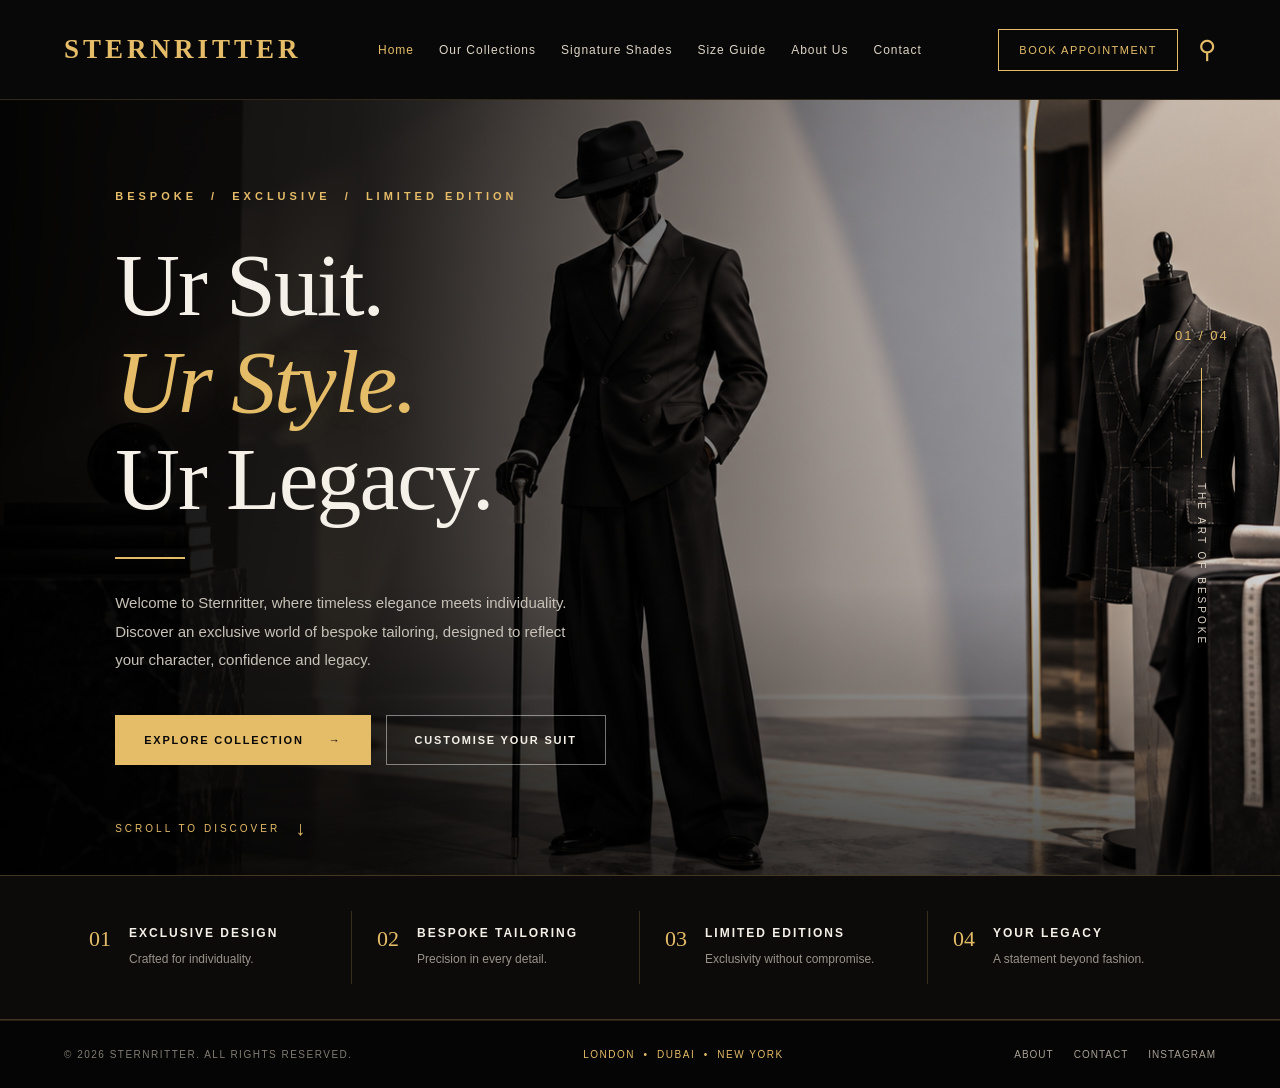
==== index.html @ 9a810740 "Add files via upload" ====
<!DOCTYPE html>
<html lang="en">
<head>
  <meta charset="UTF-8">
  <meta name="viewport" content="width=device-width, initial-scale=1.0">
  <title>Sternritter | Bespoke Luxury Tailoring</title>
  <link rel="stylesheet" href="style2.css">
</head>

<body>

  <header class="site-header">

    <a href="Index.html" class="logo">STERNRITTER</a>

    <nav class="main-nav">
      <a href="Index.html" class="active">Home</a>
      <a href="Suits_Collection.html">Our Collections</a>
      <a href="Colours.html">Signature Shades</a>
      <a href="Size_Ur_Suit.html">Size Guide</a>
      <a href="About_Us.html">About Us</a>
      <a href="Contact.html">Contact</a>
    </nav>

    <div class="header-actions">
      <a href="Contact.html" class="appointment-btn">
        BOOK APPOINTMENT
      </a>
      <a href="Suits_Collection.html" class="search-icon"
         aria-label="Explore collections">&#9906;</a>
    </div>

  </header>


  <main>

    <section class="hero">

      <div class="hero-content">

        <p class="hero-subtext">
          BESPOKE &nbsp;/&nbsp; EXCLUSIVE &nbsp;/&nbsp; LIMITED EDITION
        </p>

        <h1>
          Ur Suit.<br>
          <span>Ur Style.</span><br>
          Ur Legacy.
        </h1>

        <div class="gold-line"></div>

        <p class="hero-description">
          Welcome to Sternritter, where timeless elegance
          meets individuality. Discover an exclusive world
          of bespoke tailoring, designed to reflect your
          character, confidence and legacy.
        </p>

        <div class="hero-buttons">
          <a href="Suits_Collection.html" class="btn-primary">
            EXPLORE COLLECTION
            <span>&#8594;</span>
          </a>

          <a href="Colours.html" class="btn-secondary">
            CUSTOMISE YOUR SUIT
          </a>
        </div>

      </div>

      <div class="hero-side">
        <span>01 / 04</span>
        <div class="vertical-line"></div>
        <p>THE ART OF BESPOKE</p>
      </div>

      <div class="hero-bottom">
        <span>SCROLL TO DISCOVER</span>
        <span>&#8595;</span>
      </div>

    </section>


    <section class="features">

      <div class="feature">
        <h3>01</h3>
        <div>
          <h2>EXCLUSIVE DESIGN</h2>
          <p>Crafted for individuality.</p>
        </div>
      </div>

      <div class="feature">
        <h3>02</h3>
        <div>
          <h2>BESPOKE TAILORING</h2>
          <p>Precision in every detail.</p>
        </div>
      </div>

      <div class="feature">
        <h3>03</h3>
        <div>
          <h2>LIMITED EDITIONS</h2>
          <p>Exclusivity without compromise.</p>
        </div>
      </div>

      <div class="feature">
        <h3>04</h3>
        <div>
          <h2>YOUR LEGACY</h2>
          <p>A statement beyond fashion.</p>
        </div>
      </div>

    </section>

  </main>


  <footer class="site-footer">

    <p>&copy; 2026 STERNRITTER. ALL RIGHTS RESERVED.</p>

    <p class="footer-center">
      LONDON &nbsp;&bull;&nbsp; DUBAI &nbsp;&bull;&nbsp; NEW YORK
    </p>

    <div class="footer-links">
      <a href="About_Us.html">ABOUT</a>
      <a href="Contact.html">CONTACT</a>
      <a href="Contact.html">INSTAGRAM</a>
    </div>

  </footer>

</body>
</html>
---- style2.css ----
/* ===================================
   STERNRITTER - GLOBAL STYLES
=================================== */

* {
  margin: 0;
  padding: 0;
  box-sizing: border-box;
}

html {
  scroll-behavior: smooth;
}

body {
  background-color: #050505;
  color: white;
  font-family: Arial, Helvetica, sans-serif;
  min-height: 100vh;
  display: flex;
  flex-direction: column;
}

a {
  text-decoration: none;
  transition: 0.3s ease;
}


/* ===================================
   HEADER AND NAVIGATION
=================================== */

.site-header {
  width: 100%;
  min-height: 100px;
  padding: 25px 5%;
  display: flex;
  align-items: center;
  justify-content: space-between;
  gap: 25px;
  position: relative;
  z-index: 10;
  background-color: #080808;
  border-bottom: 1px solid rgba(229, 188, 104, 0.18);
}

.logo {
  color: #e5bc68;
  font-family: Georgia, serif;
  font-size: 27px;
  font-weight: bold;
  letter-spacing: 4px;
  white-space: nowrap;
}

.logo:hover {
  text-shadow: 0 0 15px rgba(229, 188, 104, 0.5);
}

.main-nav {
  display: flex;
  align-items: center;
  justify-content: center;
  flex-wrap: wrap;
  gap: 25px;
}

.main-nav a {
  color: #ddd4c5;
  font-size: 12px;
  letter-spacing: 1px;
  white-space: nowrap;
}

.main-nav a:hover,
.main-nav a.active {
  color: #e5bc68;
}

.header-actions {
  display: flex;
  align-items: center;
  gap: 20px;
}

.appointment-btn {
  color: #e5bc68;
  border: 1px solid #e5bc68;
  padding: 14px 20px;
  font-size: 11px;
  letter-spacing: 1.5px;
  white-space: nowrap;
}

.appointment-btn:hover {
  background-color: #e5bc68;
  color: black;
  box-shadow: 0 0 20px rgba(229, 188, 104, 0.25);
}

.search-icon {
  color: #e5bc68;
  font-size: 25px;
}


/* ===================================
   HERO BACKGROUND
=================================== */

.hero {
  position: relative;
  min-height: 720px;
  min-height: 85vh;
  display: flex;
  align-items: center;
  overflow: hidden;

  background-image:
    linear-gradient(
      to right,
      rgba(0, 0, 0, 0.96) 0%,
      rgba(0, 0, 0, 0.83) 28%,
      rgba(0, 0, 0, 0.35) 65%,
      rgba(0, 0, 0, 0.18) 100%
    ),
    linear-gradient(
      to top,
      rgba(0, 0, 0, 0.65),
      transparent 35%
    ),
    url("images/FF.png");

  background-size: cover;
  background-position: center;
  background-repeat: no-repeat;
  background-attachment: fixed;
}


/* ===================================
   HERO TEXT
=================================== */

.hero-content {
  position: relative;
  z-index: 2;
  width: 100%;
  max-width: 750px;
  padding: 90px 0 110px 9%;
}

.hero-subtext {
  color: #e5bc68;
  font-size: 11px;
  letter-spacing: 4px;
  font-weight: bold;
  margin-bottom: 35px;
}

.hero h1 {
  font-family: Georgia, "Times New Roman", serif;
  font-size: clamp(60px, 7vw, 110px);
  font-weight: normal;
  line-height: 1.08;
  letter-spacing: -2px;
  color: #f5f0e8;
  margin-bottom: 30px;
}

.hero h1 span {
  color: #e5bc68;
  font-style: italic;
  text-shadow: 0 0 35px rgba(229, 188, 104, 0.12);
}

.gold-line {
  width: 70px;
  height: 2px;
  background-color: #e5bc68;
  margin-bottom: 30px;
}

.hero-description {
  color: #c7c1b7;
  font-size: 15px;
  line-height: 1.9;
  max-width: 480px;
  margin-bottom: 40px;
}


/* ===================================
   HERO BUTTONS
=================================== */

.hero-buttons {
  display: flex;
  flex-wrap: wrap;
  gap: 15px;
}

.btn-primary,
.btn-secondary {
  display: inline-flex;
  justify-content: center;
  align-items: center;
  gap: 25px;
  padding: 18px 28px;
  font-size: 11px;
  letter-spacing: 1.8px;
  font-weight: bold;
}

.btn-primary {
  background-color: #e5bc68;
  border: 1px solid #e5bc68;
  color: #080808;
}

.btn-primary:hover {
  background-color: #f4d998;
  box-shadow: 0 0 25px rgba(229, 188, 104, 0.3);
  transform: translateY(-3px);
}

.btn-secondary {
  color: #f5f0e8;
  border: 1px solid rgba(255, 255, 255, 0.45);
}

.btn-secondary:hover {
  color: #e5bc68;
  border-color: #e5bc68;
  background-color: rgba(229, 188, 104, 0.08);
}


/* ===================================
   HERO SIDE INDICATOR
=================================== */

.hero-side {
  position: absolute;
  right: 4%;
  top: 50%;
  transform: translateY(-50%);
  display: flex;
  flex-direction: column;
  align-items: center;
  gap: 25px;
  z-index: 2;
}

.hero-side span {
  color: #e5bc68;
  font-size: 13px;
  letter-spacing: 2px;
}

.vertical-line {
  height: 90px;
  width: 1px;
  background-color: #e5bc68;
}

.hero-side p {
  writing-mode: vertical-rl;
  color: #ddd4c5;
  font-size: 10px;
  letter-spacing: 3px;
}

.hero-bottom {
  position: absolute;
  bottom: 35px;
  left: 9%;
  display: flex;
  align-items: center;
  gap: 15px;
  color: #e5bc68;
  font-size: 10px;
  letter-spacing: 3px;
}

.hero-bottom span:last-child {
  font-size: 20px;
}


/* ===================================
   FOUR FEATURE STRIP
=================================== */

.features {
  display: grid;
  grid-template-columns: repeat(4, 1fr);
  background-color: #0c0b09;
  border-top: 1px solid rgba(229, 188, 104, 0.25);
  border-bottom: 1px solid rgba(229, 188, 104, 0.25);
  padding: 35px 5%;
}

.feature {
  display: flex;
  align-items: flex-start;
  gap: 18px;
  padding: 15px 25px;
  border-right: 1px solid rgba(229, 188, 104, 0.2);
}

.feature:last-child {
  border-right: none;
}

.feature h3 {
  color: #e5bc68;
  font-family: Georgia, serif;
  font-size: 22px;
  font-weight: normal;
}

.feature h2 {
  color: #f5f0e8;
  font-size: 12px;
  letter-spacing: 2px;
  margin-bottom: 10px;
}

.feature p {
  color: #99938a;
  font-size: 12px;
  line-height: 1.6;
}


/* ===================================
   FOOTER
=================================== */

.site-footer {
  margin-top: auto;
  background-color: #050505;
  padding: 28px 5%;
  display: flex;
  justify-content: space-between;
  align-items: center;
  gap: 20px;
  border-top: 1px solid rgba(229, 188, 104, 0.15);
}

.site-footer p {
  color: #827c72;
  font-size: 10px;
  letter-spacing: 1.5px;
}

.footer-center {
  color: #e5bc68 !important;
}

.footer-links {
  display: flex;
  gap: 20px;
}

.footer-links a {
  color: #a9a094;
  font-size: 10px;
  letter-spacing: 1px;
}

.footer-links a:hover {
  color: #e5bc68;
}


/* ===================================
   RESPONSIVE DESIGN - TABLET
=================================== */

@media (max-width: 1100px) {

  .site-header {
    flex-wrap: wrap;
    justify-content: center;
  }

  .main-nav {
    order: 3;
    width: 100%;
    gap: 18px;
  }

  .hero-content {
    padding-left: 7%;
  }

  .features {
    grid-template-columns: repeat(2, 1fr);
  }

  .feature:nth-child(2) {
    border-right: none;
  }

  .feature {
    border-bottom: 1px solid rgba(229, 188, 104, 0.15);
  }

}


/* ===================================
   RESPONSIVE DESIGN - MOBILE
=================================== */

@media (max-width: 700px) {

  .site-header {
    padding: 22px 5%;
  }

  .logo {
    font-size: 23px;
  }

  .main-nav {
    gap: 12px 18px;
  }

  .main-nav a {
    font-size: 10px;
  }

  .appointment-btn {
    padding: 11px 14px;
    font-size: 10px;
  }

  .hero {
    min-height: 750px;
    background-position: 60% center;
    background-attachment: scroll;
  }

  .hero-content {
    padding: 80px 7% 120px;
  }

  .hero-subtext {
    font-size: 9px;
    letter-spacing: 2px;
  }

  .hero h1 {
    font-size: clamp(48px, 12vw, 75px);
  }

  .hero-description {
    font-size: 13px;
  }

  .hero-side {
    display: none;
  }

  .hero-bottom {
    left: 7%;
  }

  .features {
    grid-template-columns: 1fr;
    padding: 20px 5%;
  }

  .feature {
    border-right: none;
    padding: 20px 10px;
  }

  .site-footer {
    flex-direction: column;
    text-align: center;
  }

  .footer-links {
    justify-content: center;
  }

}
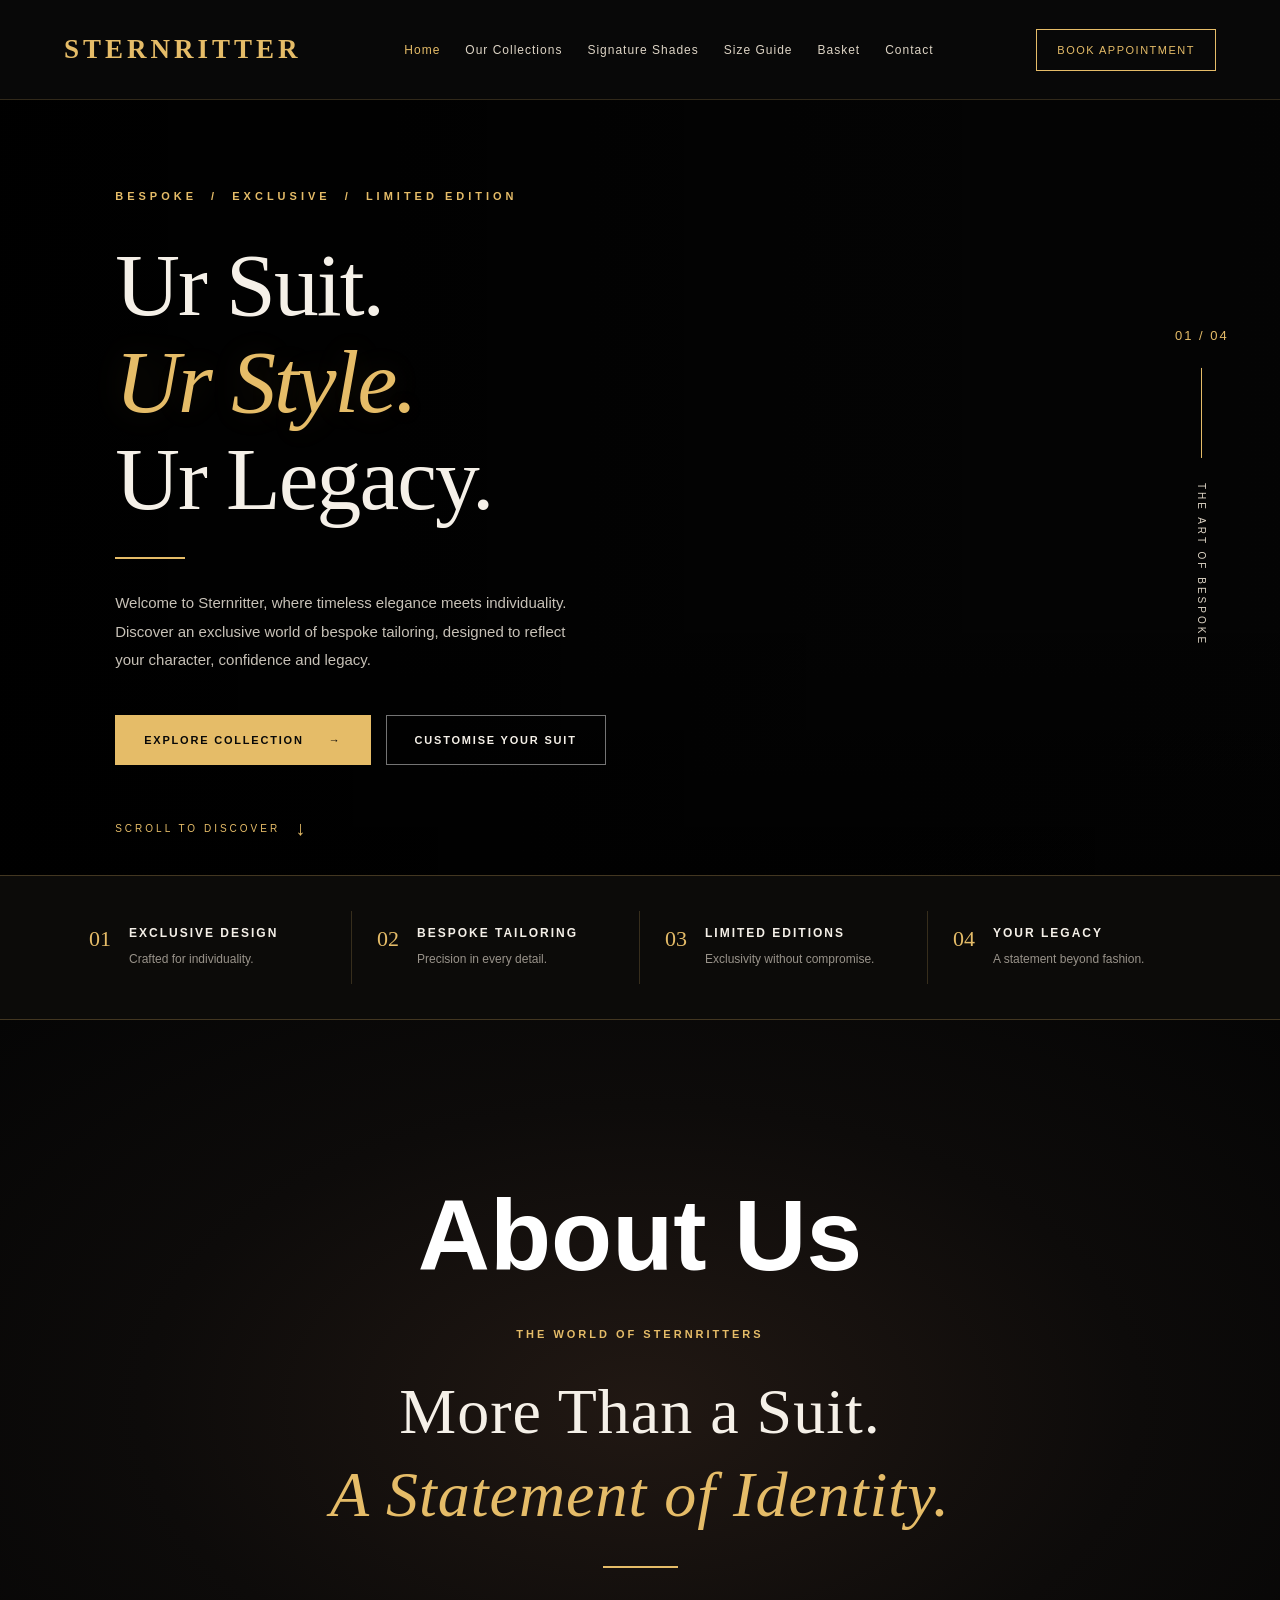
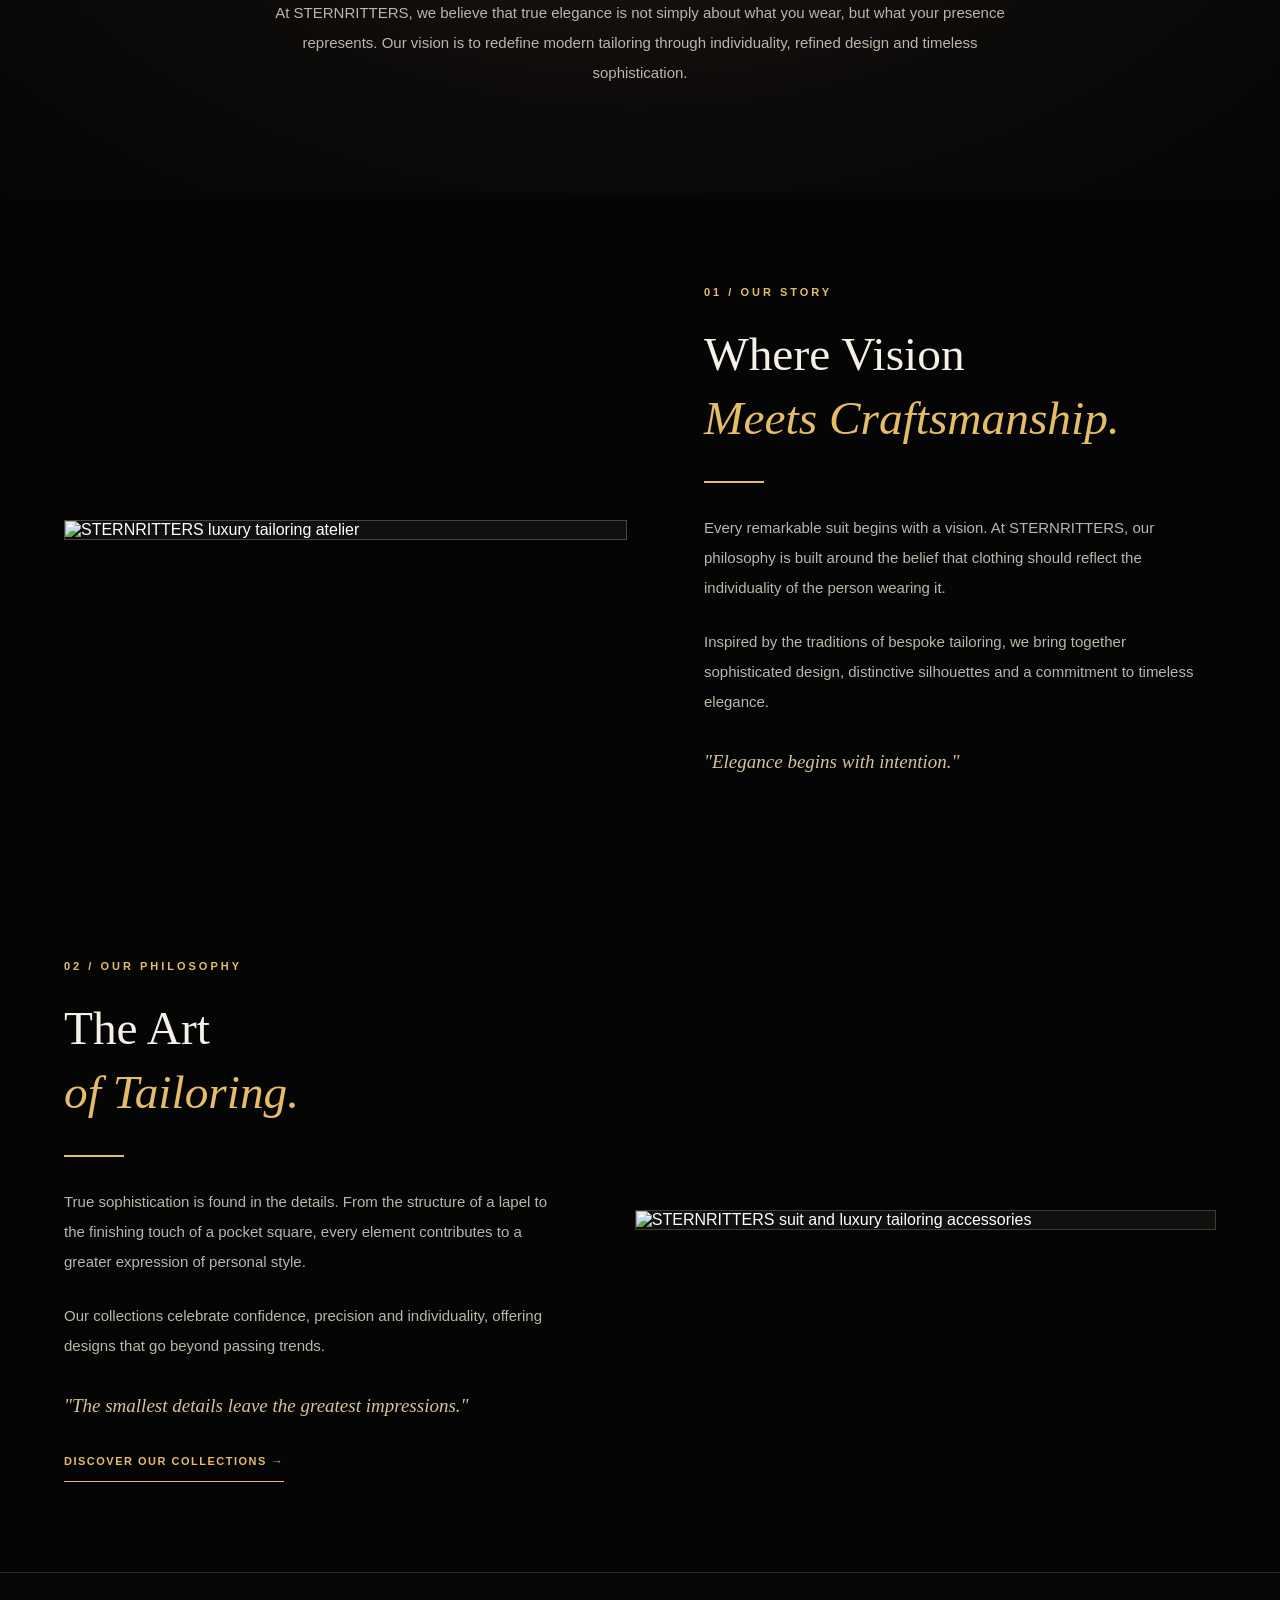
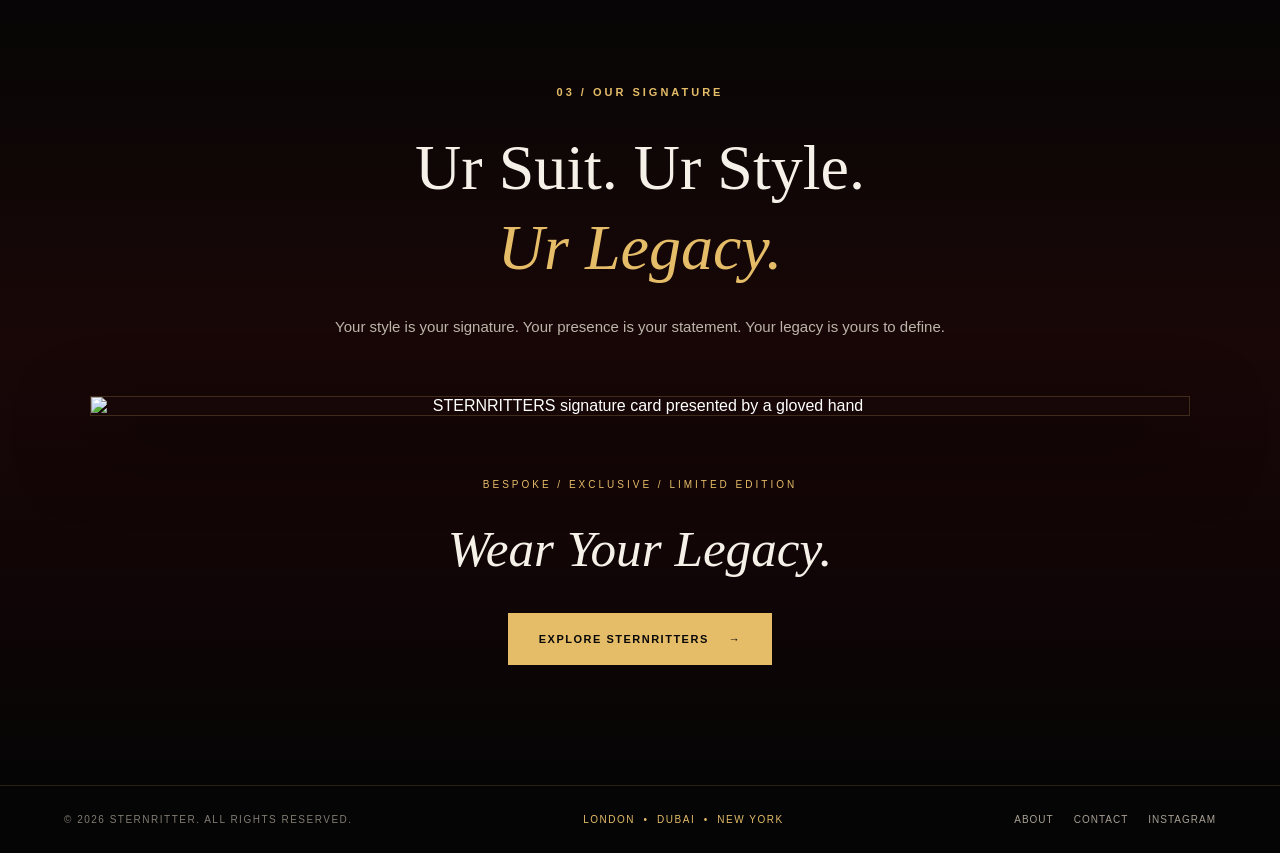
==== commit aa7251a9: "Add files via upload" ====
--- a/index.html
+++ b/index.html
@@ -4,22 +4,23 @@
 <head>
   <meta charset="UTF-8">
   <meta name="viewport" content="width=device-width, initial-scale=1.0">
-  <title>Sternritter | Bespoke Luxury Tailoring</title>
-  <link rel="stylesheet" href="style2.css">
+  <title>STERNRITTER | Home</title>
+  <link rel="stylesheet" href="style1.css">
 </head>
 
-<body>
-
+<body class="home-page">
+
+  <!-- HEADER -->
   <header class="site-header">
 
-    <a href="Index.html" class="logo">STERNRITTER</a>
-
-    <nav class="main-nav">
-      <a href="Index.html" class="active">Home</a>
+    <a href="index.html" class="logo">STERNRITTER</a>
+
+    <nav class="main-nav" aria-label="Main navigation">
+      <a href="index.html" class="active">Home</a>
       <a href="Suits_Collection.html">Our Collections</a>
       <a href="Colours.html">Signature Shades</a>
       <a href="Size_Ur_Suit.html">Size Guide</a>
-      <a href="About_Us.html">About Us</a>
+      <a href="Basket.html">Basket</a>
       <a href="Contact.html">Contact</a>
     </nav>
 
@@ -27,15 +28,15 @@
       <a href="Contact.html" class="appointment-btn">
         BOOK APPOINTMENT
       </a>
-      <a href="Suits_Collection.html" class="search-icon"
-         aria-label="Explore collections">&#9906;</a>
+
+    
     </div>
 
   </header>
 
-
   <main>
 
+    <!-- ORIGINAL HERO -->
     <section class="hero">
 
       <div class="hero-content">
@@ -60,6 +61,7 @@
         </p>
 
         <div class="hero-buttons">
+
           <a href="Suits_Collection.html" class="btn-primary">
             EXPLORE COLLECTION
             <span>&#8594;</span>
@@ -68,6 +70,7 @@
           <a href="Colours.html" class="btn-secondary">
             CUSTOMISE YOUR SUIT
           </a>
+
         </div>
 
       </div>
@@ -86,6 +89,7 @@
     </section>
 
 
+    <!-- ORIGINAL FEATURES -->
     <section class="features">
 
       <div class="feature">
@@ -122,9 +126,175 @@
 
     </section>
 
+
+    <!-- ABOUT US INTRODUCTION -->
+    <section class="about-intro" id="about">
+
+      <p class="about-eyebrow1">About Us</p>
+      <p class="about-eyebrow">THE WORLD OF STERNRITTERS</p>
+
+      <h2>
+        More Than a Suit.<br>
+        <span>A Statement of Identity.</span>
+      </h2>
+
+      <div class="about-gold-line"></div>
+
+      <p>
+        At STERNRITTERS, we believe that true elegance
+        is not simply about what you wear, but what
+        your presence represents.
+
+        Our vision is to redefine modern tailoring
+        through individuality, refined design and
+        timeless sophistication.
+      </p>
+
+    </section>
+
+
+    <!-- SECTION 1: WORKSHOP -->
+    <section class="about-section">
+
+      <div class="about-image about-image-wide">
+        <img
+          src="images/Workshop.png"
+          alt="STERNRITTERS luxury tailoring atelier"
+          loading="lazy">
+      </div>
+
+      <div class="about-content">
+
+        <p class="about-eyebrow">01 / OUR STORY</p>
+
+        <h2>
+          Where Vision<br>
+          <span>Meets Craftsmanship.</span>
+        </h2>
+
+        <div class="about-small-line"></div>
+
+        <p>
+          Every remarkable suit begins with a vision.
+          At STERNRITTERS, our philosophy is built
+          around the belief that clothing should
+          reflect the individuality of the person
+          wearing it.
+        </p>
+
+        <p>
+          Inspired by the traditions of bespoke
+          tailoring, we bring together sophisticated
+          design, distinctive silhouettes and a
+          commitment to timeless elegance.
+        </p>
+
+        <p class="about-quote">
+          "Elegance begins with intention."
+        </p>
+
+      </div>
+
+    </section>
+
+
+    <!-- SECTION 2: ART OF TAILORING -->
+    <section class="about-section about-reverse">
+
+      <div class="about-image about-image-portrait">
+        <img
+          src="images/The Art of Tailoring.png"
+          alt="STERNRITTERS suit and luxury tailoring accessories"
+          loading="lazy">
+      </div>
+
+      <div class="about-content">
+
+        <p class="about-eyebrow">02 / OUR PHILOSOPHY</p>
+
+        <h2>
+          The Art<br>
+          <span>of Tailoring.</span>
+        </h2>
+
+        <div class="about-small-line"></div>
+
+        <p>
+          True sophistication is found in the
+          details. From the structure of a lapel
+          to the finishing touch of a pocket square,
+          every element contributes to a greater
+          expression of personal style.
+        </p>
+
+        <p>
+          Our collections celebrate confidence,
+          precision and individuality, offering
+          designs that go beyond passing trends.
+        </p>
+
+        <p class="about-quote">
+          "The smallest details leave the
+          greatest impressions."
+        </p>
+
+        <a href="Suits_Collection.html" class="about-link">
+          DISCOVER OUR COLLECTIONS &#8594;
+        </a>
+
+      </div>
+
+    </section>
+
+
+    <!-- SECTION 3: CARD PRESENTATION -->
+    <section class="signature-section">
+
+      <div class="signature-heading">
+
+        <p class="about-eyebrow">03 / OUR SIGNATURE</p>
+
+        <h2>
+          Ur Suit. Ur Style.<br>
+          <span>Ur Legacy.</span>
+        </h2>
+
+        <p>
+          Your style is your signature.
+          Your presence is your statement.
+          Your legacy is yours to define.
+        </p>
+
+      </div>
+
+      <div class="signature-image">
+        <img
+          src="images/Card Presentation.png"
+          alt="STERNRITTERS signature card presented by a gloved hand"
+          loading="lazy">
+      </div>
+
+      <div class="signature-ending">
+
+        <p class="signature-small">
+          BESPOKE / EXCLUSIVE / LIMITED EDITION
+        </p>
+
+        <h3>Wear Your Legacy.</h3>
+
+        <a href="Suits_Collection.html" class="signature-button">
+          EXPLORE STERNRITTERS
+          <span>&#8594;</span>
+        </a>
+
+      </div>
+
+    </section>
+
   </main>
 
 
+  <!-- FOOTER -->
   <footer class="site-footer">
 
     <p>&copy; 2026 STERNRITTER. ALL RIGHTS RESERVED.</p>
@@ -134,7 +304,7 @@
     </p>
 
     <div class="footer-links">
-      <a href="About_Us.html">ABOUT</a>
+      <a href="index.html#about">ABOUT</a>
       <a href="Contact.html">CONTACT</a>
       <a href="Contact.html">INSTAGRAM</a>
     </div>
--- a/style1.css
+++ b/style1.css
@@ -0,0 +1,1024 @@
+
+/* ===================================
+   STERNRITTER - GLOBAL STYLES
+=================================== */
+
+* {
+  margin: 0;
+  padding: 0;
+  box-sizing: border-box;
+}
+
+html {
+  scroll-behavior: smooth;
+}
+
+body {
+  background-color: #050505;
+  color: white;
+  font-family: Arial, Helvetica, sans-serif;
+  min-height: 100vh;
+  display: flex;
+  flex-direction: column;
+}
+
+a {
+  text-decoration: none;
+  transition: 0.3s ease;
+}
+
+
+/* ===================================
+   HEADER AND NAVIGATION
+=================================== */
+
+.site-header {
+  width: 100%;
+  min-height: 100px;
+  padding: 25px 5%;
+  display: flex;
+  align-items: center;
+  justify-content: space-between;
+  gap: 25px;
+  position: relative;
+  z-index: 10;
+  background-color: #080808;
+  border-bottom: 1px solid rgba(229, 188, 104, 0.18);
+}
+
+.logo {
+  color: #e5bc68;
+  font-family: Georgia, serif;
+  font-size: 27px;
+  font-weight: bold;
+  letter-spacing: 4px;
+  white-space: nowrap;
+}
+
+.logo:hover {
+  text-shadow: 0 0 15px rgba(229, 188, 104, 0.5);
+}
+
+.main-nav {
+  display: flex;
+  align-items: center;
+  justify-content: center;
+  flex-wrap: wrap;
+  gap: 25px;
+}
+
+.main-nav a {
+  color: #ddd4c5;
+  font-size: 12px;
+  letter-spacing: 1px;
+  white-space: nowrap;
+}
+
+.main-nav a:hover,
+.main-nav a.active {
+  color: #e5bc68;
+}
+
+.header-actions {
+  display: flex;
+  align-items: center;
+  gap: 20px;
+}
+
+.appointment-btn {
+  color: #e5bc68;
+  border: 1px solid #e5bc68;
+  padding: 14px 20px;
+  font-size: 11px;
+  letter-spacing: 1.5px;
+  white-space: nowrap;
+}
+
+.appointment-btn:hover {
+  background-color: #e5bc68;
+  color: black;
+  box-shadow: 0 0 20px rgba(229, 188, 104, 0.25);
+}
+
+
+
+
+
+/* ===================================
+   HERO BACKGROUND
+=================================== */
+
+.hero {
+  position: relative;
+  min-height: 720px;
+  min-height: 85vh;
+  display: flex;
+  align-items: center;
+  overflow: hidden;
+
+  background-image:
+    linear-gradient(
+      to right,
+      rgba(0, 0, 0, 0.96) 0%,
+      rgba(0, 0, 0, 0.83) 28%,
+      rgba(0, 0, 0, 0.35) 65%,
+      rgba(0, 0, 0, 0.18) 100%
+    ),
+    linear-gradient(
+      to top,
+      rgba(0, 0, 0, 0.65),
+      transparent 35%
+    ),
+    url("images/FF.png");
+
+  background-size: cover;
+  background-position: center;
+  background-repeat: no-repeat;
+  background-attachment: fixed;
+}
+
+
+/* ===================================
+   HERO TEXT
+=================================== */
+
+.hero-content {
+  position: relative;
+  z-index: 2;
+  width: 100%;
+  max-width: 750px;
+  padding: 90px 0 110px 9%;
+}
+
+.hero-subtext {
+  color: #e5bc68;
+  font-size: 11px;
+  letter-spacing: 4px;
+  font-weight: bold;
+  margin-bottom: 35px;
+}
+
+.hero h1 {
+  font-family: Georgia, "Times New Roman", serif;
+  font-size: clamp(60px, 7vw, 110px);
+  font-weight: normal;
+  line-height: 1.08;
+  letter-spacing: -2px;
+  color: #f5f0e8;
+  margin-bottom: 30px;
+}
+
+.hero h1 span {
+  color: #e5bc68;
+  font-style: italic;
+  text-shadow: 0 0 35px rgba(229, 188, 104, 0.12);
+}
+
+.gold-line {
+  width: 70px;
+  height: 2px;
+  background-color: #e5bc68;
+  margin-bottom: 30px;
+}
+
+.hero-description {
+  color: #c7c1b7;
+  font-size: 15px;
+  line-height: 1.9;
+  max-width: 480px;
+  margin-bottom: 40px;
+}
+
+
+/* ===================================
+   HERO BUTTONS
+=================================== */
+
+.hero-buttons {
+  display: flex;
+  flex-wrap: wrap;
+  gap: 15px;
+}
+
+.btn-primary,
+.btn-secondary {
+  display: inline-flex;
+  justify-content: center;
+  align-items: center;
+  gap: 25px;
+  padding: 18px 28px;
+  font-size: 11px;
+  letter-spacing: 1.8px;
+  font-weight: bold;
+}
+
+.btn-primary {
+  background-color: #e5bc68;
+  border: 1px solid #e5bc68;
+  color: #080808;
+}
+
+.btn-primary:hover {
+  background-color: #f4d998;
+  box-shadow: 0 0 25px rgba(229, 188, 104, 0.3);
+  transform: translateY(-3px);
+}
+
+.btn-secondary {
+  color: #f5f0e8;
+  border: 1px solid rgba(255, 255, 255, 0.45);
+}
+
+.btn-secondary:hover {
+  color: #e5bc68;
+  border-color: #e5bc68;
+  background-color: rgba(229, 188, 104, 0.08);
+}
+
+
+/* ===================================
+   HERO SIDE INDICATOR
+=================================== */
+
+.hero-side {
+  position: absolute;
+  right: 4%;
+  top: 50%;
+  transform: translateY(-50%);
+  display: flex;
+  flex-direction: column;
+  align-items: center;
+  gap: 25px;
+  z-index: 2;
+}
+
+.hero-side span {
+  color: #e5bc68;
+  font-size: 13px;
+  letter-spacing: 2px;
+}
+
+.vertical-line {
+  height: 90px;
+  width: 1px;
+  background-color: #e5bc68;
+}
+
+.hero-side p {
+  writing-mode: vertical-rl;
+  color: #ddd4c5;
+  font-size: 10px;
+  letter-spacing: 3px;
+}
+
+.hero-bottom {
+  position: absolute;
+  bottom: 35px;
+  left: 9%;
+  display: flex;
+  align-items: center;
+  gap: 15px;
+  color: #e5bc68;
+  font-size: 10px;
+  letter-spacing: 3px;
+}
+
+.hero-bottom span:last-child {
+  font-size: 20px;
+}
+
+
+/* ===================================
+   FOUR FEATURE STRIP
+=================================== */
+
+.features {
+  display: grid;
+  grid-template-columns: repeat(4, 1fr);
+  background-color: #0c0b09;
+  border-top: 1px solid rgba(229, 188, 104, 0.25);
+  border-bottom: 1px solid rgba(229, 188, 104, 0.25);
+  padding: 35px 5%;
+}
+
+.feature {
+  display: flex;
+  align-items: flex-start;
+  gap: 18px;
+  padding: 15px 25px;
+  border-right: 1px solid rgba(229, 188, 104, 0.2);
+}
+
+.feature:last-child {
+  border-right: none;
+}
+
+.feature h3 {
+  color: #e5bc68;
+  font-family: Georgia, serif;
+  font-size: 22px;
+  font-weight: normal;
+}
+
+.feature h2 {
+  color: #f5f0e8;
+  font-size: 12px;
+  letter-spacing: 2px;
+  margin-bottom: 10px;
+}
+
+.feature p {
+  color: #99938a;
+  font-size: 12px;
+  line-height: 1.6;
+}
+
+
+/* ===================================
+   FOOTER
+=================================== */
+
+.site-footer {
+  margin-top: auto;
+  background-color: #050505;
+  padding: 28px 5%;
+  display: flex;
+  justify-content: space-between;
+  align-items: center;
+  gap: 20px;
+  border-top: 1px solid rgba(229, 188, 104, 0.15);
+}
+
+.site-footer p {
+  color: #827c72;
+  font-size: 10px;
+  letter-spacing: 1.5px;
+}
+
+.footer-center {
+  color: #e5bc68 !important;
+}
+
+.footer-links {
+  display: flex;
+  gap: 20px;
+}
+
+.footer-links a {
+  color: #a9a094;
+  font-size: 10px;
+  letter-spacing: 1px;
+}
+
+.footer-links a:hover {
+  color: #e5bc68;
+}
+
+
+/* ===================================
+   RESPONSIVE DESIGN - TABLET
+=================================== */
+
+@media (max-width: 1100px) {
+
+  .site-header {
+    flex-wrap: wrap;
+    justify-content: center;
+  }
+
+  .main-nav {
+    order: 3;
+    width: 100%;
+    gap: 18px;
+  }
+
+  .hero-content {
+    padding-left: 7%;
+  }
+
+  .features {
+    grid-template-columns: repeat(2, 1fr);
+  }
+
+  .feature:nth-child(2) {
+    border-right: none;
+  }
+
+  .feature {
+    border-bottom: 1px solid rgba(229, 188, 104, 0.15);
+  }
+
+}
+
+
+/* ===================================
+   RESPONSIVE DESIGN - MOBILE
+=================================== */
+
+@media (max-width: 700px) {
+
+  .site-header {
+    padding: 22px 5%;
+  }
+
+  .logo {
+    font-size: 23px;
+  }
+
+  .main-nav {
+    gap: 12px 18px;
+  }
+
+  .main-nav a {
+    font-size: 10px;
+  }
+
+  .appointment-btn {
+    padding: 11px 14px;
+    font-size: 10px;
+  }
+
+  .hero {
+    min-height: 750px;
+    background-position: 60% center;
+    background-attachment: scroll;
+  }
+
+  .hero-content {
+    padding: 80px 7% 120px;
+  }
+
+  .hero-subtext {
+    font-size: 9px;
+    letter-spacing: 2px;
+  }
+
+  .hero h1 {
+    font-size: clamp(48px, 12vw, 75px);
+  }
+
+  .hero-description {
+    font-size: 13px;
+  }
+
+  .hero-side {
+    display: none;
+  }
+
+  .hero-bottom {
+    left: 7%;
+  }
+
+  .features {
+    grid-template-columns: 1fr;
+    padding: 20px 5%;
+  }
+
+  .feature {
+    border-right: none;
+    padding: 20px 10px;
+  }
+
+  .site-footer {
+    flex-direction: column;
+    text-align: center;
+  }
+
+  .footer-links {
+    justify-content: center;
+  }
+
+}
+
+
+/* ==========================================
+   STERNRITTERS - ABOUT US EXTENSION
+   HOMEPAGE ONLY
+========================================== */
+
+
+/* ==========================================
+   ABOUT US - SHARED STYLES
+========================================== */
+
+.home-page .about-eyebrow {
+  color: #e5bc68;
+  font-size: 11px;
+  font-weight: bold;
+  letter-spacing: 3px;
+  line-height: 1.8;
+}
+
+.home-page .about-eyebrow1 {
+  color: white;
+  font-size: 100px;
+  font-weight: bold;
+  
+  line-height: 1.8;
+}
+
+.home-page .about-gold-line {
+  width: 75px;
+  height: 2px;
+  background: #e5bc68;
+  margin: 30px auto;
+}
+
+.home-page .about-small-line {
+  width: 60px;
+  height: 2px;
+  background: #e5bc68;
+  margin: 30px 0;
+}
+
+
+/* ==========================================
+   ABOUT US INTRODUCTION
+========================================== */
+
+.home-page .about-intro {
+  padding: 125px 7% 105px;
+  text-align: center;
+
+  background:
+    radial-gradient(
+      ellipse at center,
+      #211813 0%,
+      #0d0b0a 55%,
+      #050505 100%
+    );
+}
+
+.home-page .about-intro h2 {
+  color: #f5f0e8;
+  font-family: Georgia, serif;
+  font-size: clamp(34px, 5vw, 66px);
+  font-weight: normal;
+  line-height: 1.3;
+  letter-spacing: 1px;
+  margin-top: 25px;
+}
+
+.home-page .about-intro h2 span {
+  color: #e5bc68;
+  font-style: italic;
+}
+
+.home-page .about-intro > p:last-child {
+  max-width: 750px;
+  margin: 0 auto;
+
+  color: #bcb5aa;
+  font-size: 15px;
+  line-height: 2;
+}
+
+
+/* ==========================================
+   ABOUT US - IMAGE AND TEXT SECTIONS
+========================================== */
+
+.home-page .about-section {
+  width: 90%;
+  max-width: 1450px;
+  margin: 0 auto;
+  padding: 90px 0;
+
+  display: grid;
+  grid-template-columns:
+    minmax(0, 1.1fr)
+    minmax(0, 1fr);
+
+  align-items: center;
+  gap: clamp(35px, 6vw, 100px);
+}
+
+
+/* SECOND SECTION - REVERSED LAYOUT */
+
+.home-page .about-section.about-reverse {
+  grid-template-columns:
+    minmax(0, 0.85fr)
+    minmax(0, 1fr);
+}
+
+.home-page .about-reverse .about-image {
+  order: 2;
+}
+
+.home-page .about-reverse .about-content {
+  order: 1;
+}
+
+
+/* ==========================================
+   ABOUT US IMAGES
+========================================== */
+
+.home-page .about-image {
+  width: 100%;
+  min-width: 0;
+  overflow: hidden;
+
+  background: #101010;
+
+  border: 1px solid rgba(229, 188, 104, 0.25);
+
+  box-shadow:
+    0 20px 65px rgba(0, 0, 0, 0.45);
+}
+
+.home-page .about-image img {
+  display: block;
+  width: 100%;
+  height: auto;
+
+  transition:
+    transform 0.7s ease,
+    filter 0.7s ease;
+}
+
+.home-page .about-image:hover img {
+  transform: scale(1.025);
+  filter: brightness(1.07);
+}
+
+
+/* WORKSHOP IMAGE */
+
+.home-page .about-image-wide {
+  border-color: rgba(229, 188, 104, 0.3);
+}
+
+
+/* ART OF TAILORING IMAGE */
+
+.home-page .about-image-portrait {
+  max-width: 100%;
+}
+
+
+/* ==========================================
+   ABOUT US TEXT
+========================================== */
+
+.home-page .about-content {
+  min-width: 0;
+}
+
+.home-page .about-content h2 {
+  color: #f5f0e8;
+  font-family: Georgia, serif;
+
+  font-size: clamp(30px, 3.7vw, 52px);
+  font-weight: normal;
+  line-height: 1.35;
+
+  margin-top: 20px;
+}
+
+.home-page .about-content h2 span {
+  color: #e5bc68;
+  font-style: italic;
+}
+
+.home-page .about-content > p:not(.about-eyebrow):not(.about-quote) {
+  color: #bcb5aa;
+  font-size: 15px;
+  line-height: 2;
+  margin-bottom: 24px;
+}
+
+
+/* LUXURY QUOTES */
+
+.home-page .about-quote {
+  color: #d8c29b;
+  font-family: Georgia, serif;
+  font-size: 19px;
+  font-style: italic;
+  line-height: 1.6;
+  margin-top: 30px;
+}
+
+
+/* COLLECTION LINK */
+
+.home-page .about-link {
+  display: inline-block;
+
+  color: #e5bc68;
+  font-size: 11px;
+  font-weight: bold;
+  letter-spacing: 1.5px;
+
+  padding: 14px 0;
+  margin-top: 20px;
+
+  border-bottom: 1px solid #e5bc68;
+}
+
+.home-page .about-link:hover {
+  color: #ffffff;
+  border-color: #ffffff;
+}
+
+
+/* ==========================================
+   OUR SIGNATURE - FINAL SECTION
+========================================== */
+
+.home-page .signature-section {
+  padding: 110px 5% 120px;
+  text-align: center;
+
+  background:
+    linear-gradient(
+      180deg,
+      #050505 0%,
+      #190707 45%,
+      #100506 75%,
+      #050505 100%
+    );
+
+  border-top: 1px solid rgba(229, 188, 104, 0.18);
+}
+
+
+/* SIGNATURE HEADING */
+
+.home-page .signature-heading {
+  max-width: 760px;
+  margin: 0 auto 55px;
+}
+
+.home-page .signature-heading h2 {
+  color: #f5f0e8;
+  font-family: Georgia, serif;
+
+  font-size: clamp(36px, 5vw, 65px);
+  font-weight: normal;
+  line-height: 1.25;
+
+  margin: 25px 0;
+}
+
+.home-page .signature-heading h2 span {
+  color: #e5bc68;
+  font-style: italic;
+}
+
+.home-page .signature-heading > p:last-child {
+  color: #bcb5aa;
+  font-size: 15px;
+  line-height: 1.9;
+}
+
+
+/* ==========================================
+   CARD PRESENTATION IMAGE
+========================================== */
+
+.home-page .signature-image {
+  width: 100%;
+  max-width: 1100px;
+  margin: 0 auto;
+
+  overflow: hidden;
+
+  border: 1px solid rgba(229, 188, 104, 0.2);
+
+  box-shadow:
+    0 25px 75px rgba(0, 0, 0, 0.5);
+}
+
+.home-page .signature-image img {
+  display: block;
+  width: 100%;
+  height: auto;
+}
+
+
+/* ==========================================
+   SIGNATURE CLOSING MESSAGE
+========================================== */
+
+.home-page .signature-ending {
+  margin-top: 60px;
+}
+
+.home-page .signature-small {
+  color: #e5bc68;
+  font-size: 10px;
+  letter-spacing: 3px;
+  line-height: 1.8;
+}
+
+.home-page .signature-ending h3 {
+  color: #f5f0e8;
+  font-family: Georgia, serif;
+
+  font-size: clamp(32px, 4vw, 52px);
+  font-weight: normal;
+  font-style: italic;
+
+  margin: 25px 0 35px;
+}
+
+
+/* SIGNATURE BUTTON */
+
+.home-page .signature-button {
+  display: inline-flex;
+  align-items: center;
+  justify-content: center;
+  gap: 20px;
+
+  color: #080808;
+  background: #e5bc68;
+  border: 1px solid #e5bc68;
+
+  padding: 19px 30px;
+
+  font-size: 11px;
+  font-weight: bold;
+  letter-spacing: 1.5px;
+
+  transition:
+    transform 0.3s ease,
+    background 0.3s ease,
+    box-shadow 0.3s ease;
+}
+
+.home-page .signature-button:hover {
+  background: #f3d494;
+  transform: translateY(-3px);
+
+  box-shadow:
+    0 0 25px rgba(229, 188, 104, 0.25);
+}
+
+
+/* ==========================================
+   RESPONSIVE ABOUT US - TABLET
+========================================== */
+
+@media (max-width: 1100px) {
+
+  .home-page .about-section {
+    gap: 35px;
+  }
+
+  .home-page .about-intro {
+    padding: 95px 6% 80px;
+  }
+
+}
+
+
+/* ==========================================
+   RESPONSIVE ABOUT US - MOBILE
+========================================== */
+
+@media (max-width: 700px) {
+
+  /* INTRODUCTION */
+
+  .home-page .about-intro {
+    padding: 75px 6% 60px;
+  }
+
+  .home-page .about-eyebrow {
+    font-size: 10px;
+    letter-spacing: 2px;
+  }
+
+  .home-page .about-intro h2 {
+    font-size: clamp(30px, 8vw, 45px);
+  }
+
+  .home-page .about-intro > p:last-child {
+    font-size: 13px;
+    line-height: 1.9;
+  }
+
+
+  /* WORKSHOP AND TAILORING SECTIONS */
+
+  .home-page .about-section,
+  .home-page .about-section.about-reverse {
+    grid-template-columns: 1fr;
+
+    width: 90%;
+    max-width: 550px;
+
+    gap: 35px;
+    padding: 55px 0;
+  }
+
+  .home-page .about-reverse .about-image,
+  .home-page .about-reverse .about-content {
+    order: initial;
+  }
+
+  .home-page .about-image img {
+    width: 100%;
+    height: auto;
+  }
+
+  .home-page .about-content h2 {
+    font-size: clamp(30px, 8vw, 42px);
+  }
+
+  .home-page .about-content > p:not(.about-eyebrow):not(.about-quote) {
+    font-size: 13px;
+    line-height: 1.9;
+  }
+
+  .home-page .about-quote {
+    font-size: 17px;
+  }
+
+
+  /* SIGNATURE SECTION */
+
+  .home-page .signature-section {
+    padding: 75px 5% 85px;
+  }
+
+  .home-page .signature-heading {
+    margin-bottom: 35px;
+  }
+
+  .home-page .signature-heading h2 {
+    font-size: clamp(32px, 8vw, 48px);
+  }
+
+  .home-page .signature-heading > p:last-child {
+    font-size: 13px;
+  }
+
+  .home-page .signature-image img {
+    width: 100%;
+    height: auto;
+  }
+
+  .home-page .signature-ending {
+    margin-top: 45px;
+  }
+
+  .home-page .signature-button {
+    max-width: 100%;
+    padding: 17px 20px;
+    font-size: 10px;
+  }
+
+}
+
+
+/* ==========================================
+   VERY SMALL PHONES
+========================================== */
+
+@media (max-width: 400px) {
+
+  .home-page .about-intro h2 {
+    font-size: 29px;
+  }
+
+  .home-page .about-content h2 {
+    font-size: 29px;
+  }
+
+  .home-page .signature-heading h2 {
+    font-size: 32px;
+  }
+
+  .home-page .signature-small {
+    letter-spacing: 1.5px;
+  }
+
+  .home-page .signature-button {
+    width: 100%;
+  }
+
+}
+
+
+/* ==========================================
+   REDUCED MOTION
+========================================== */
+
+@media (prefers-reduced-motion: reduce) {
+
+  .home-page .about-image img,
+  .home-page .signature-button {
+    transition: none;
+  }
+
+  .home-page .about-image:hover img,
+  .home-page .signature-button:hover {
+    transform: none;
+  }
+
+}
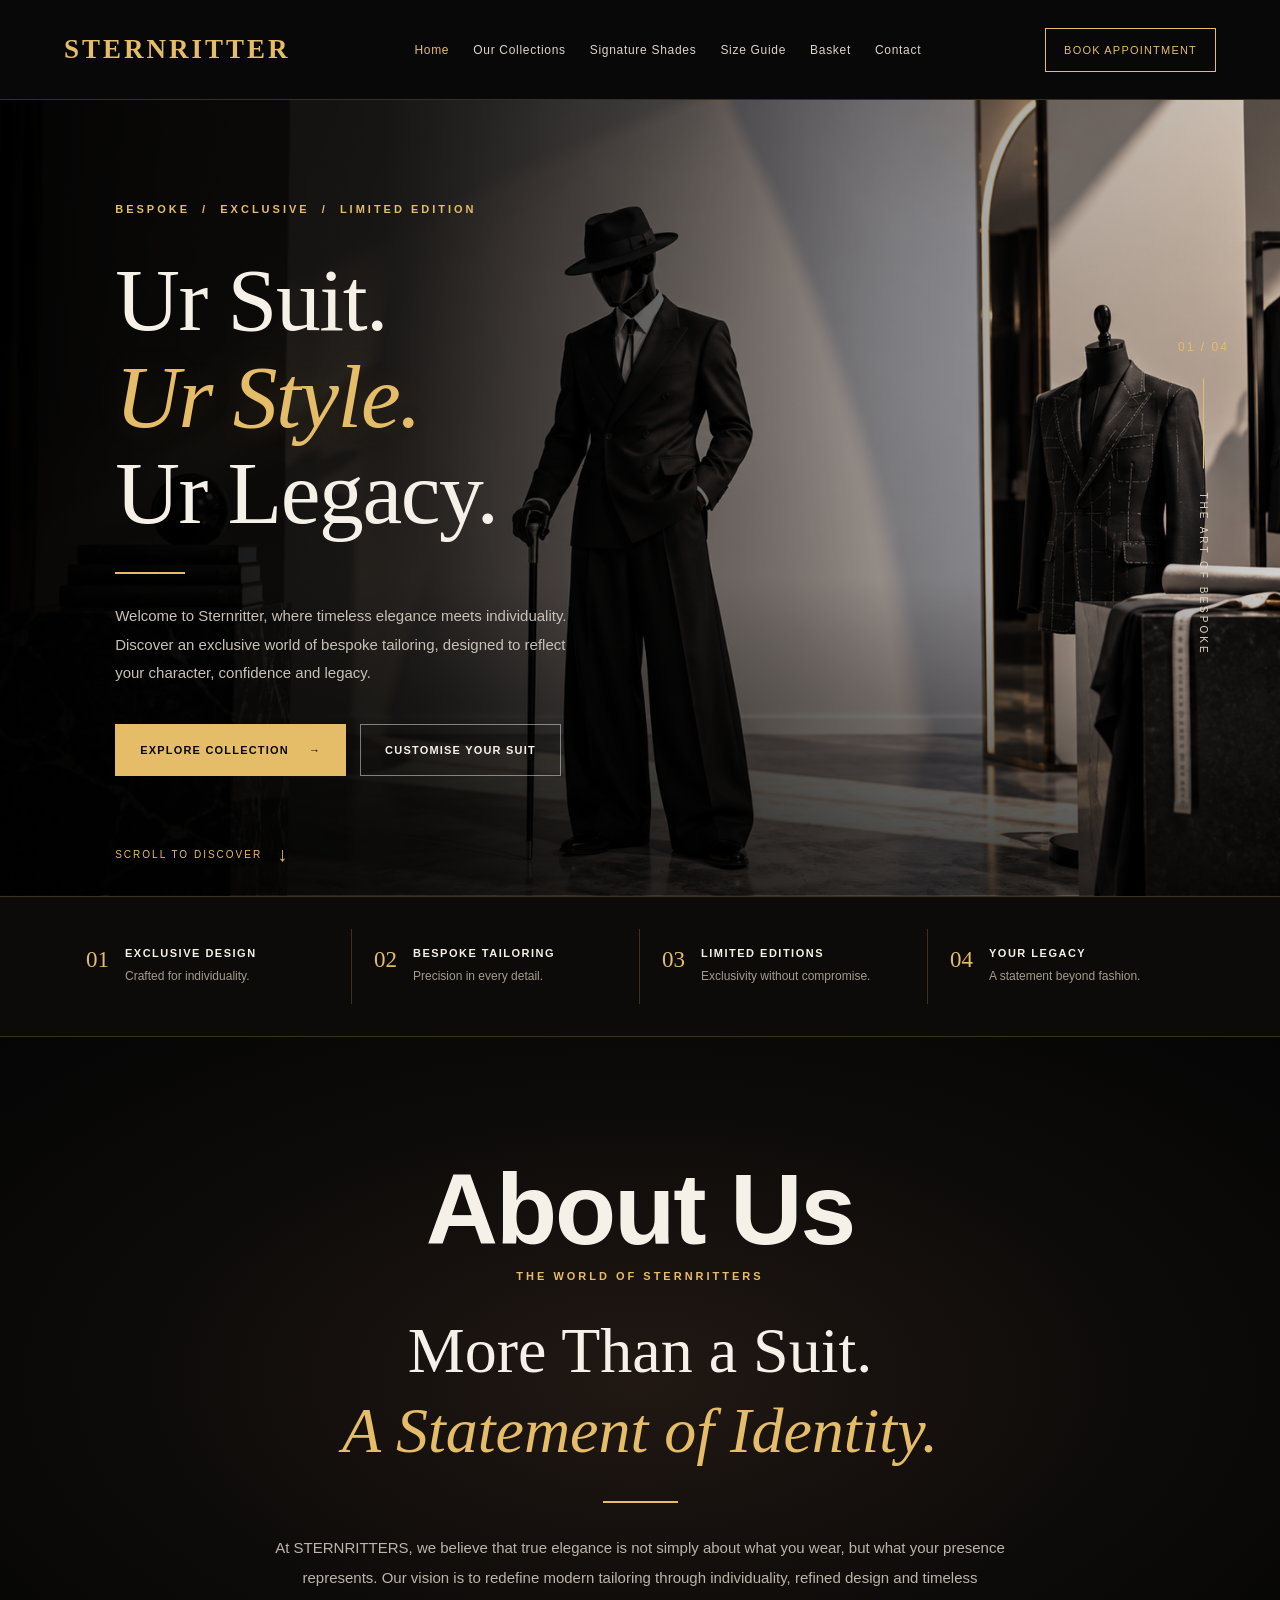
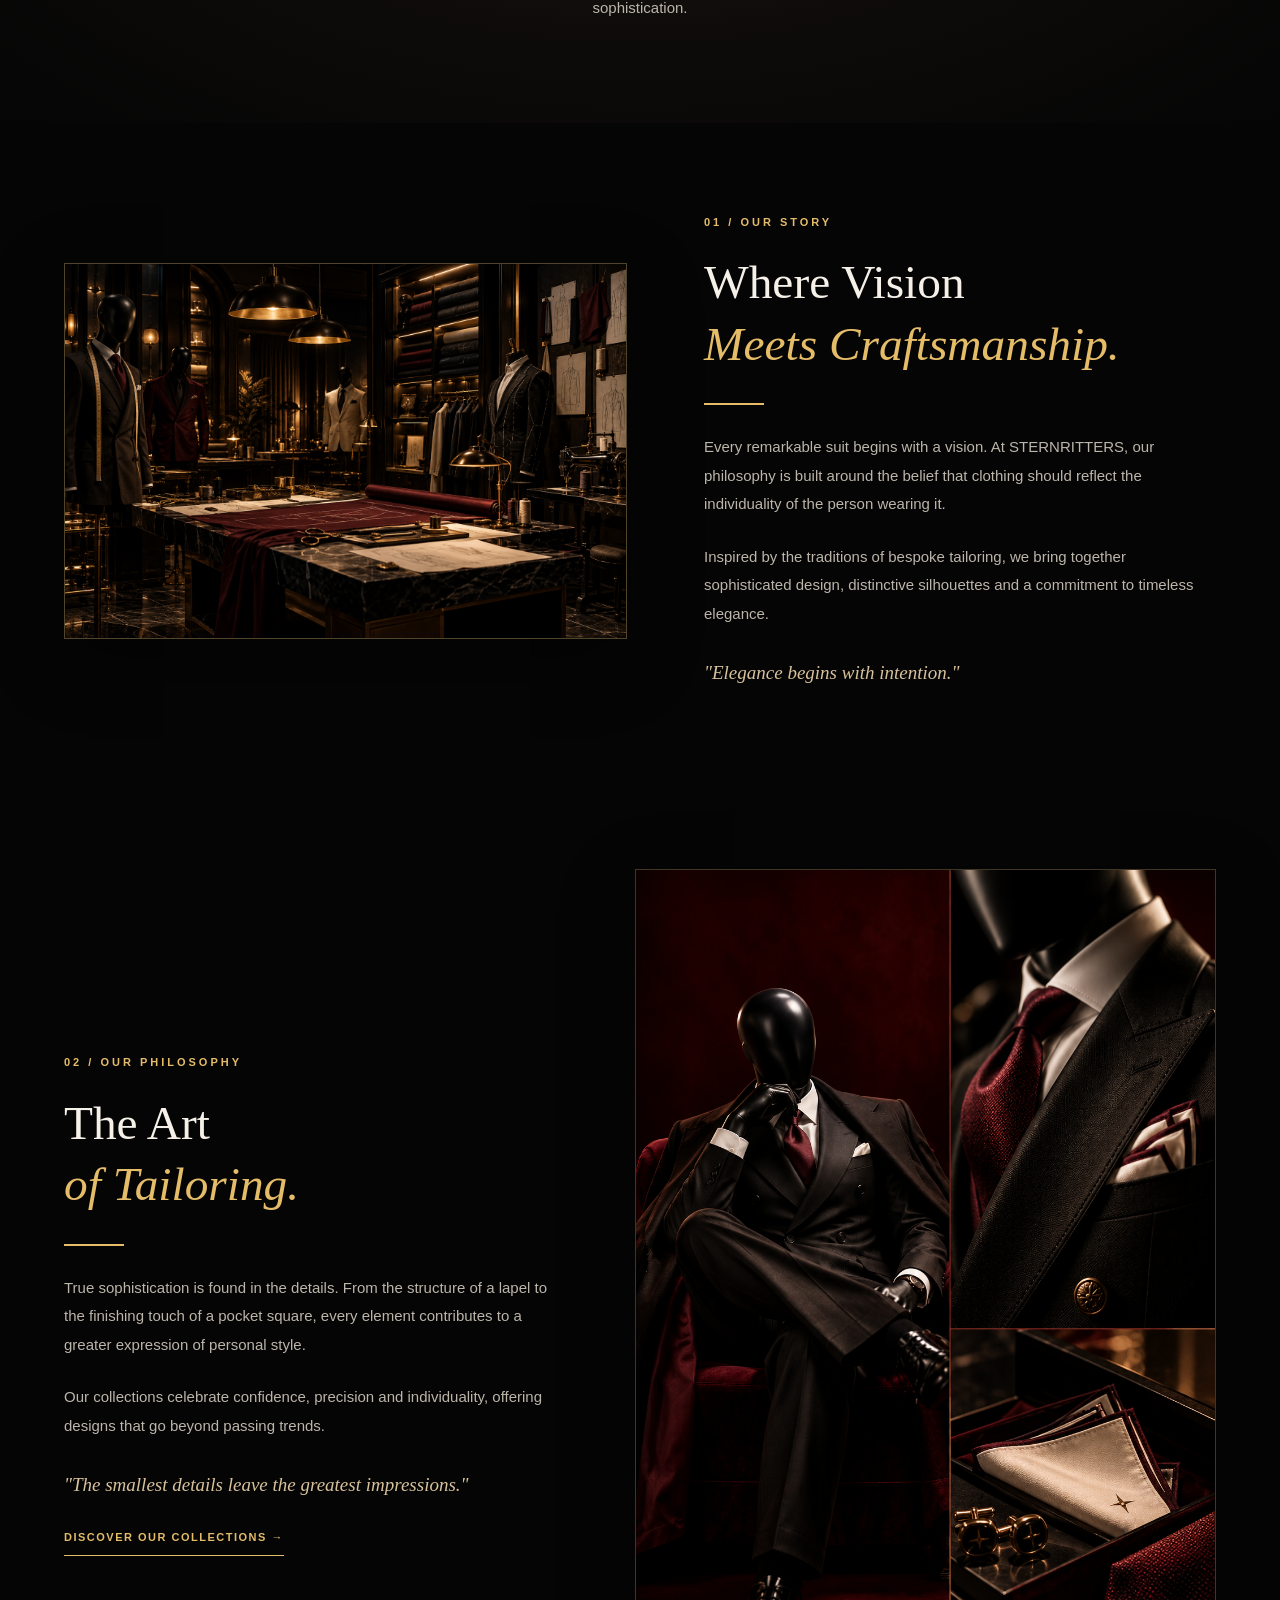
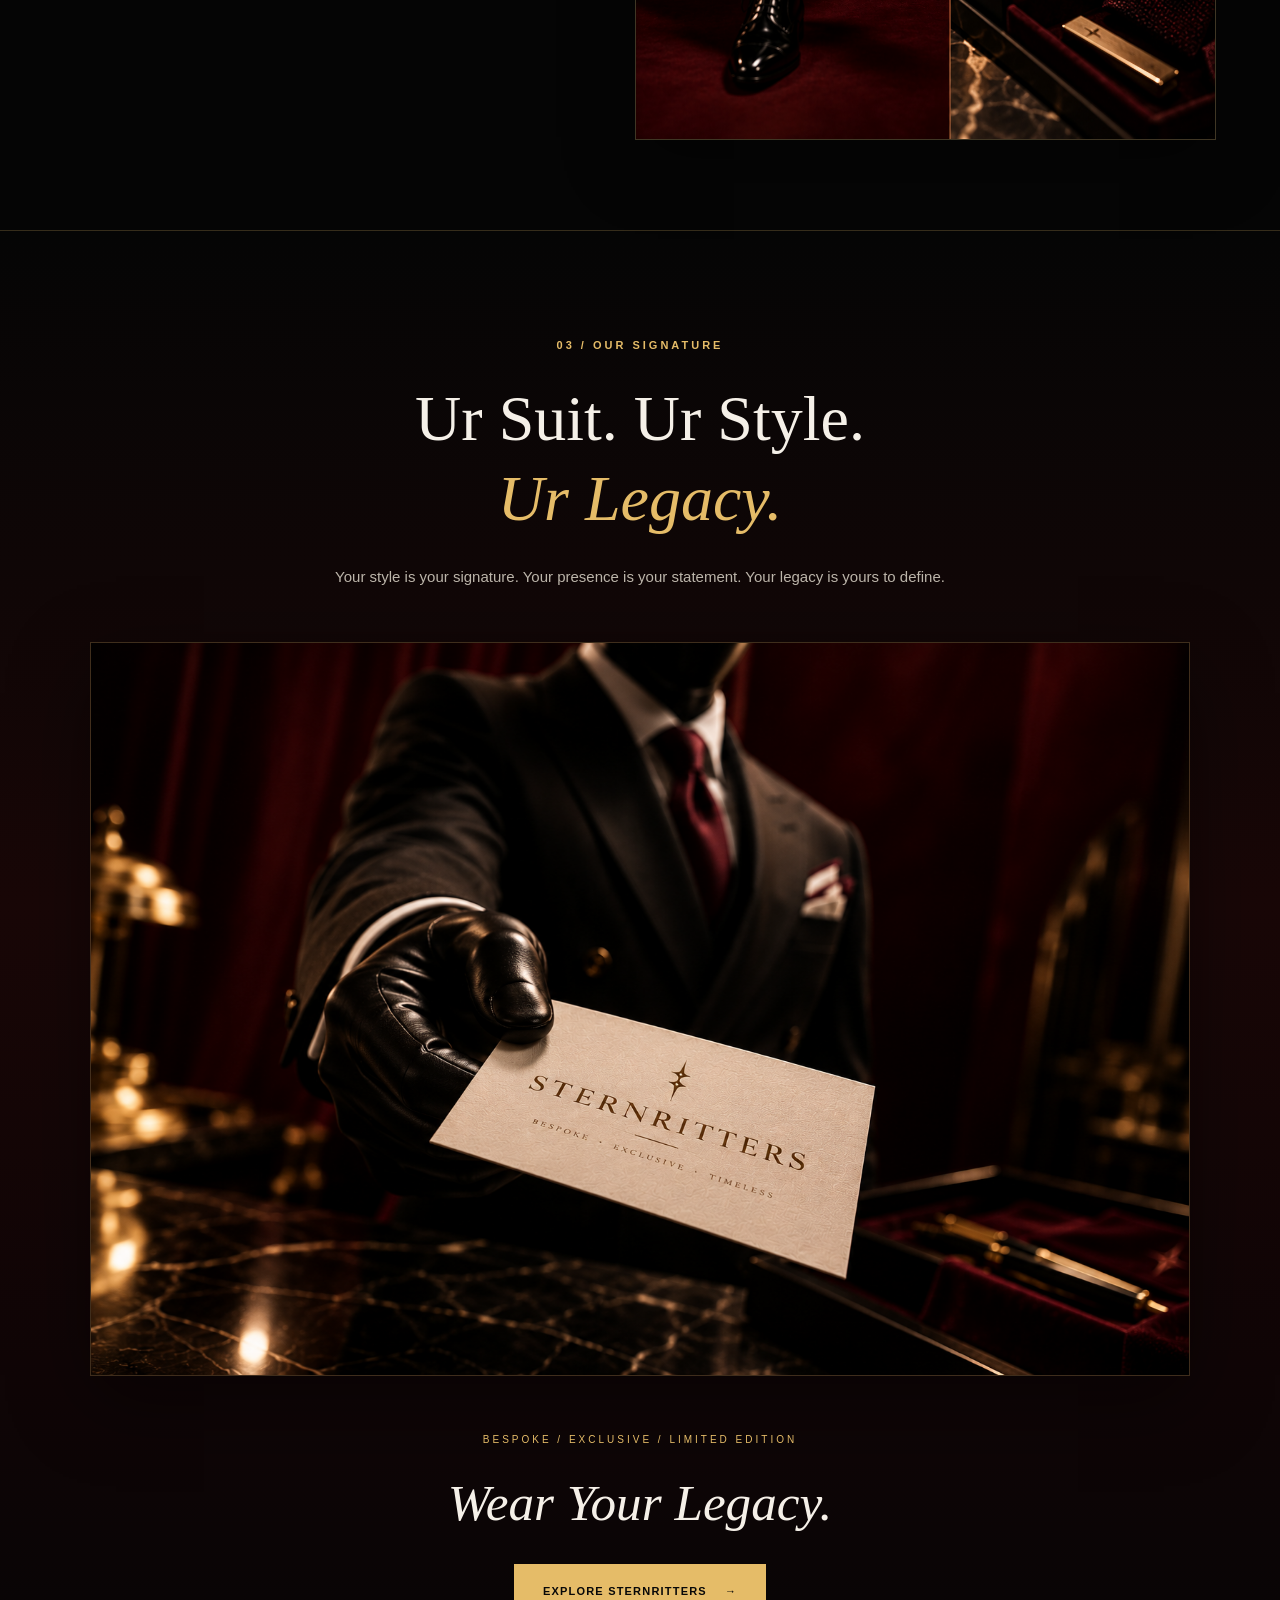
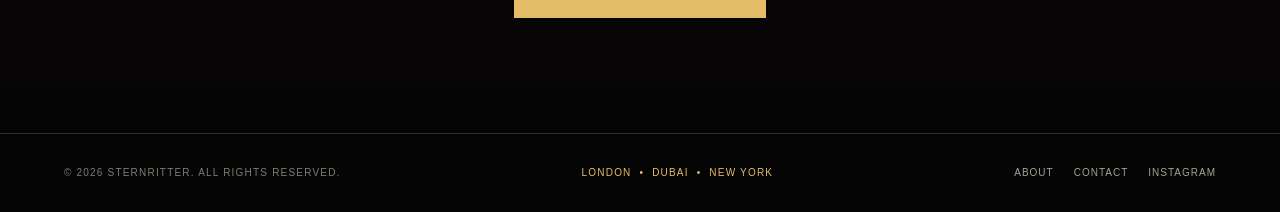
==== commit a0e3c7f0: "Add files via upload" ====
--- a/index.html
+++ b/index.html
@@ -21,7 +21,7 @@
       <a href="Colours.html">Signature Shades</a>
       <a href="Size_Ur_Suit.html">Size Guide</a>
       <a href="Basket.html">Basket</a>
-      <a href="Contact.html">Contact</a>
+      <a href="contact.html">Contact</a>
     </nav>
 
     <div class="header-actions">
--- a/style1.css
+++ b/style1.css
@@ -1,7 +1,20 @@
 
-/* ===================================
-   STERNRITTER - GLOBAL STYLES
-=================================== */
+/* ==========================================
+   STERNRITTERS
+   HOMEPAGE - RESPONSIVE LUXURY DESIGN
+   STYLE1.CSS
+========================================== */
+
+:root {
+  --black: #050505;
+  --dark: #080808;
+  --panel: #11100f;
+  --gold: #e5bc68;
+  --gold-light: #f4d998;
+  --ivory: #f5f0e8;
+  --muted: #bcb5aa;
+  --border: rgba(229, 188, 104, 0.22);
+}
 
 * {
   margin: 0;
@@ -14,521 +27,407 @@
 }
 
 body {
-  background-color: #050505;
-  color: white;
-  font-family: Arial, Helvetica, sans-serif;
   min-height: 100vh;
   display: flex;
   flex-direction: column;
+  background: var(--black);
+  color: var(--ivory);
+  font-family: Arial, Helvetica, sans-serif;
+  overflow-x: hidden;
+}
+
+main {
+  width: 100%;
+  flex: 1;
+  min-width: 0;
+}
+
+img {
+  display: block;
+  max-width: 100%;
 }
 
 a {
+  color: inherit;
   text-decoration: none;
-  transition: 0.3s ease;
-}
-
-
-/* ===================================
-   HEADER AND NAVIGATION
-=================================== */
+  transition: color 0.3s ease,
+              background-color 0.3s ease,
+              border-color 0.3s ease,
+              transform 0.3s ease;
+}
+
+a:focus-visible {
+  outline: 2px solid var(--gold);
+  outline-offset: 4px;
+}
+
+
+/* ==========================================
+   HEADER
+========================================== */
 
 .site-header {
+  position: relative;
+  z-index: 10;
+
   width: 100%;
   min-height: 100px;
-  padding: 25px 5%;
+  padding: 24px 5%;
+
   display: flex;
   align-items: center;
   justify-content: space-between;
-  gap: 25px;
-  position: relative;
-  z-index: 10;
-  background-color: #080808;
-  border-bottom: 1px solid rgba(229, 188, 104, 0.18);
+  gap: 24px;
+
+  background: var(--dark);
+  border-bottom: 1px solid var(--border);
 }
 
 .logo {
-  color: #e5bc68;
-  font-family: Georgia, serif;
+  flex-shrink: 0;
+  color: var(--gold);
+  font-family: Georgia, "Times New Roman", serif;
   font-size: 27px;
   font-weight: bold;
-  letter-spacing: 4px;
+  letter-spacing: 3px;
+  line-height: 1.2;
   white-space: nowrap;
 }
 
 .logo:hover {
-  text-shadow: 0 0 15px rgba(229, 188, 104, 0.5);
+  text-shadow: 0 0 18px rgba(229, 188, 104, 0.4);
 }
 
 .main-nav {
+  min-width: 0;
   display: flex;
+  flex-wrap: wrap;
   align-items: center;
   justify-content: center;
-  flex-wrap: wrap;
-  gap: 25px;
+  gap: 14px 24px;
 }
 
 .main-nav a {
   color: #ddd4c5;
   font-size: 12px;
-  letter-spacing: 1px;
+  letter-spacing: 0.7px;
   white-space: nowrap;
 }
 
 .main-nav a:hover,
-.main-nav a.active {
-  color: #e5bc68;
+.main-nav a.active,
+.main-nav a[aria-current="page"] {
+  color: var(--gold);
 }
 
 .header-actions {
+  flex-shrink: 0;
   display: flex;
   align-items: center;
-  gap: 20px;
+  justify-content: flex-end;
 }
 
 .appointment-btn {
-  color: #e5bc68;
-  border: 1px solid #e5bc68;
-  padding: 14px 20px;
+  display: inline-flex;
+  align-items: center;
+  justify-content: center;
+
+  min-height: 44px;
+  padding: 12px 18px;
+
+  border: 1px solid var(--gold);
+  background: transparent;
+  color: var(--gold);
+
   font-size: 11px;
-  letter-spacing: 1.5px;
+  letter-spacing: 1.2px;
+  text-align: center;
   white-space: nowrap;
 }
 
 .appointment-btn:hover {
-  background-color: #e5bc68;
-  color: black;
-  box-shadow: 0 0 20px rgba(229, 188, 104, 0.25);
-}
-
-
-
-
-
-/* ===================================
-   HERO BACKGROUND
-=================================== */
+  background: var(--gold);
+  color: var(--dark);
+  box-shadow: 0 0 20px rgba(229, 188, 104, 0.2);
+}
+
+
+/* ==========================================
+   HERO
+========================================== */
 
 .hero {
   position: relative;
-  min-height: 720px;
-  min-height: 85vh;
+  isolation: isolate;
+
   display: flex;
   align-items: center;
+
+  min-height: 720px;
+  min-height: 85svh;
+
   overflow: hidden;
+
+  background-color: #080808;
 
   background-image:
     linear-gradient(
-      to right,
-      rgba(0, 0, 0, 0.96) 0%,
-      rgba(0, 0, 0, 0.83) 28%,
-      rgba(0, 0, 0, 0.35) 65%,
+      90deg,
+      rgba(0, 0, 0, 0.97) 0%,
+      rgba(0, 0, 0, 0.85) 30%,
+      rgba(0, 0, 0, 0.38) 70%,
       rgba(0, 0, 0, 0.18) 100%
     ),
     linear-gradient(
-      to top,
+      0deg,
       rgba(0, 0, 0, 0.65),
-      transparent 35%
+      transparent 40%
     ),
     url("images/FF.png");
 
   background-size: cover;
   background-position: center;
   background-repeat: no-repeat;
-  background-attachment: fixed;
-}
-
-
-/* ===================================
-   HERO TEXT
-=================================== */
+  background-attachment: scroll;
+}
 
 .hero-content {
   position: relative;
   z-index: 2;
+
   width: 100%;
-  max-width: 750px;
-  padding: 90px 0 110px 9%;
+  max-width: 800px;
+
+  padding: 100px 0 120px 9%;
 }
 
 .hero-subtext {
-  color: #e5bc68;
-  font-size: 11px;
-  letter-spacing: 4px;
-  font-weight: bold;
-  margin-bottom: 35px;
-}
-
-.hero h1 {
-  font-family: Georgia, "Times New Roman", serif;
-  font-size: clamp(60px, 7vw, 110px);
-  font-weight: normal;
-  line-height: 1.08;
-  letter-spacing: -2px;
-  color: #f5f0e8;
-  margin-bottom: 30px;
-}
-
-.hero h1 span {
-  color: #e5bc68;
-  font-style: italic;
-  text-shadow: 0 0 35px rgba(229, 188, 104, 0.12);
-}
-
-.gold-line {
-  width: 70px;
-  height: 2px;
-  background-color: #e5bc68;
-  margin-bottom: 30px;
-}
-
-.hero-description {
-  color: #c7c1b7;
-  font-size: 15px;
-  line-height: 1.9;
-  max-width: 480px;
-  margin-bottom: 40px;
-}
-
-
-/* ===================================
-   HERO BUTTONS
-=================================== */
-
-.hero-buttons {
-  display: flex;
-  flex-wrap: wrap;
-  gap: 15px;
-}
-
-.btn-primary,
-.btn-secondary {
-  display: inline-flex;
-  justify-content: center;
-  align-items: center;
-  gap: 25px;
-  padding: 18px 28px;
-  font-size: 11px;
-  letter-spacing: 1.8px;
-  font-weight: bold;
-}
-
-.btn-primary {
-  background-color: #e5bc68;
-  border: 1px solid #e5bc68;
-  color: #080808;
-}
-
-.btn-primary:hover {
-  background-color: #f4d998;
-  box-shadow: 0 0 25px rgba(229, 188, 104, 0.3);
-  transform: translateY(-3px);
-}
-
-.btn-secondary {
-  color: #f5f0e8;
-  border: 1px solid rgba(255, 255, 255, 0.45);
-}
-
-.btn-secondary:hover {
-  color: #e5bc68;
-  border-color: #e5bc68;
-  background-color: rgba(229, 188, 104, 0.08);
-}
-
-
-/* ===================================
-   HERO SIDE INDICATOR
-=================================== */
-
-.hero-side {
-  position: absolute;
-  right: 4%;
-  top: 50%;
-  transform: translateY(-50%);
-  display: flex;
-  flex-direction: column;
-  align-items: center;
-  gap: 25px;
-  z-index: 2;
-}
-
-.hero-side span {
-  color: #e5bc68;
-  font-size: 13px;
-  letter-spacing: 2px;
-}
-
-.vertical-line {
-  height: 90px;
-  width: 1px;
-  background-color: #e5bc68;
-}
-
-.hero-side p {
-  writing-mode: vertical-rl;
-  color: #ddd4c5;
-  font-size: 10px;
-  letter-spacing: 3px;
-}
-
-.hero-bottom {
-  position: absolute;
-  bottom: 35px;
-  left: 9%;
-  display: flex;
-  align-items: center;
-  gap: 15px;
-  color: #e5bc68;
-  font-size: 10px;
-  letter-spacing: 3px;
-}
-
-.hero-bottom span:last-child {
-  font-size: 20px;
-}
-
-
-/* ===================================
-   FOUR FEATURE STRIP
-=================================== */
-
-.features {
-  display: grid;
-  grid-template-columns: repeat(4, 1fr);
-  background-color: #0c0b09;
-  border-top: 1px solid rgba(229, 188, 104, 0.25);
-  border-bottom: 1px solid rgba(229, 188, 104, 0.25);
-  padding: 35px 5%;
-}
-
-.feature {
-  display: flex;
-  align-items: flex-start;
-  gap: 18px;
-  padding: 15px 25px;
-  border-right: 1px solid rgba(229, 188, 104, 0.2);
-}
-
-.feature:last-child {
-  border-right: none;
-}
-
-.feature h3 {
-  color: #e5bc68;
-  font-family: Georgia, serif;
-  font-size: 22px;
-  font-weight: normal;
-}
-
-.feature h2 {
-  color: #f5f0e8;
-  font-size: 12px;
-  letter-spacing: 2px;
-  margin-bottom: 10px;
-}
-
-.feature p {
-  color: #99938a;
-  font-size: 12px;
-  line-height: 1.6;
-}
-
-
-/* ===================================
-   FOOTER
-=================================== */
-
-.site-footer {
-  margin-top: auto;
-  background-color: #050505;
-  padding: 28px 5%;
-  display: flex;
-  justify-content: space-between;
-  align-items: center;
-  gap: 20px;
-  border-top: 1px solid rgba(229, 188, 104, 0.15);
-}
-
-.site-footer p {
-  color: #827c72;
-  font-size: 10px;
-  letter-spacing: 1.5px;
-}
-
-.footer-center {
-  color: #e5bc68 !important;
-}
-
-.footer-links {
-  display: flex;
-  gap: 20px;
-}
-
-.footer-links a {
-  color: #a9a094;
-  font-size: 10px;
-  letter-spacing: 1px;
-}
-
-.footer-links a:hover {
-  color: #e5bc68;
-}
-
-
-/* ===================================
-   RESPONSIVE DESIGN - TABLET
-=================================== */
-
-@media (max-width: 1100px) {
-
-  .site-header {
-    flex-wrap: wrap;
-    justify-content: center;
-  }
-
-  .main-nav {
-    order: 3;
-    width: 100%;
-    gap: 18px;
-  }
-
-  .hero-content {
-    padding-left: 7%;
-  }
-
-  .features {
-    grid-template-columns: repeat(2, 1fr);
-  }
-
-  .feature:nth-child(2) {
-    border-right: none;
-  }
-
-  .feature {
-    border-bottom: 1px solid rgba(229, 188, 104, 0.15);
-  }
-
-}
-
-
-/* ===================================
-   RESPONSIVE DESIGN - MOBILE
-=================================== */
-
-@media (max-width: 700px) {
-
-  .site-header {
-    padding: 22px 5%;
-  }
-
-  .logo {
-    font-size: 23px;
-  }
-
-  .main-nav {
-    gap: 12px 18px;
-  }
-
-  .main-nav a {
-    font-size: 10px;
-  }
-
-  .appointment-btn {
-    padding: 11px 14px;
-    font-size: 10px;
-  }
-
-  .hero {
-    min-height: 750px;
-    background-position: 60% center;
-    background-attachment: scroll;
-  }
-
-  .hero-content {
-    padding: 80px 7% 120px;
-  }
-
-  .hero-subtext {
-    font-size: 9px;
-    letter-spacing: 2px;
-  }
-
-  .hero h1 {
-    font-size: clamp(48px, 12vw, 75px);
-  }
-
-  .hero-description {
-    font-size: 13px;
-  }
-
-  .hero-side {
-    display: none;
-  }
-
-  .hero-bottom {
-    left: 7%;
-  }
-
-  .features {
-    grid-template-columns: 1fr;
-    padding: 20px 5%;
-  }
-
-  .feature {
-    border-right: none;
-    padding: 20px 10px;
-  }
-
-  .site-footer {
-    flex-direction: column;
-    text-align: center;
-  }
-
-  .footer-links {
-    justify-content: center;
-  }
-
-}
-
-
-/* ==========================================
-   STERNRITTERS - ABOUT US EXTENSION
-   HOMEPAGE ONLY
-========================================== */
-
-
-/* ==========================================
-   ABOUT US - SHARED STYLES
-========================================== */
-
-.home-page .about-eyebrow {
-  color: #e5bc68;
+  margin-bottom: 32px;
+
+  color: var(--gold);
   font-size: 11px;
   font-weight: bold;
   letter-spacing: 3px;
   line-height: 1.8;
 }
 
+.hero h1 {
+  margin-bottom: 30px;
+
+  color: var(--ivory);
+  font-family: Georgia, "Times New Roman", serif;
+  font-size: clamp(58px, 7vw, 110px);
+  font-weight: normal;
+  line-height: 1.08;
+  letter-spacing: -1.5px;
+}
+
+.hero h1 span {
+  color: var(--gold);
+  font-style: italic;
+  text-shadow: 0 0 35px rgba(229, 188, 104, 0.12);
+}
+
+.gold-line {
+  width: 70px;
+  height: 2px;
+  margin-bottom: 28px;
+  background: var(--gold);
+}
+
+.hero-description {
+  max-width: 480px;
+  margin-bottom: 36px;
+
+  color: #c7c1b7;
+  font-size: 15px;
+  line-height: 1.9;
+}
+
+.hero-buttons {
+  display: flex;
+  flex-wrap: wrap;
+  align-items: center;
+  gap: 14px;
+}
+
+.btn-primary,
+.btn-secondary {
+  display: inline-flex;
+  align-items: center;
+  justify-content: center;
+  gap: 20px;
+
+  min-height: 52px;
+  padding: 16px 24px;
+
+  font-size: 11px;
+  font-weight: bold;
+  letter-spacing: 1.2px;
+  text-align: center;
+}
+
+.btn-primary {
+  background: var(--gold);
+  border: 1px solid var(--gold);
+  color: var(--dark);
+}
+
+.btn-primary:hover {
+  background: var(--gold-light);
+  transform: translateY(-2px);
+}
+
+.btn-secondary {
+  color: var(--ivory);
+  border: 1px solid rgba(255, 255, 255, 0.45);
+}
+
+.btn-secondary:hover {
+  color: var(--gold);
+  border-color: var(--gold);
+  background: rgba(229, 188, 104, 0.08);
+}
+
+
+/* HERO SIDE DETAILS */
+
+.hero-side {
+  position: absolute;
+  z-index: 2;
+  top: 50%;
+  right: 4%;
+
+  transform: translateY(-50%);
+
+  display: flex;
+  flex-direction: column;
+  align-items: center;
+  gap: 24px;
+}
+
+.hero-side span {
+  color: var(--gold);
+  font-size: 12px;
+  letter-spacing: 2px;
+}
+
+.vertical-line {
+  width: 1px;
+  height: 90px;
+  background: var(--gold);
+}
+
+.hero-side p {
+  color: #ddd4c5;
+  font-size: 10px;
+  letter-spacing: 3px;
+  writing-mode: vertical-rl;
+}
+
+.hero-bottom {
+  position: absolute;
+  z-index: 2;
+  bottom: 30px;
+  left: 9%;
+
+  display: flex;
+  align-items: center;
+  gap: 15px;
+
+  color: var(--gold);
+  font-size: 10px;
+  letter-spacing: 2px;
+}
+
+.hero-bottom span:last-child {
+  font-size: 20px;
+}
+
+
+/* ==========================================
+   FOUR FEATURES
+========================================== */
+
+.features {
+  display: grid;
+  grid-template-columns: repeat(4, minmax(0, 1fr));
+
+  padding: 32px 5%;
+
+  background: #0c0b09;
+  border-top: 1px solid var(--border);
+  border-bottom: 1px solid var(--border);
+}
+
+.feature {
+  display: flex;
+  align-items: flex-start;
+  gap: 16px;
+
+  padding: 18px 22px;
+  border-right: 1px solid var(--border);
+}
+
+.feature:last-child {
+  border-right: none;
+}
+
+.feature h3 {
+  color: var(--gold);
+  font-family: Georgia, serif;
+  font-size: 23px;
+  font-weight: normal;
+}
+
+.feature h2 {
+  margin-bottom: 8px;
+
+  color: var(--ivory);
+  font-size: 11px;
+  letter-spacing: 1.5px;
+}
+
+.feature p {
+  color: #a49b90;
+  font-size: 12px;
+  line-height: 1.6;
+}
+
+
+/* ==========================================
+   ABOUT US - SHARED DETAILS
+========================================== */
+
+.home-page .about-eyebrow {
+  color: var(--gold);
+  font-size: 11px;
+  font-weight: bold;
+  letter-spacing: 3px;
+  line-height: 1.8;
+  text-transform: uppercase;
+}
+
 .home-page .about-eyebrow1 {
-  color: white;
-  font-size: 100px;
+  color: var(--ivory);
+  font-size: clamp(46px, 8vw, 100px);
   font-weight: bold;
-  
-  line-height: 1.8;
+  line-height: 1.15;
+  letter-spacing: -2px;
 }
 
 .home-page .about-gold-line {
   width: 75px;
   height: 2px;
-  background: #e5bc68;
   margin: 30px auto;
+  background: var(--gold);
 }
 
 .home-page .about-small-line {
   width: 60px;
   height: 2px;
-  background: #e5bc68;
-  margin: 30px 0;
+  margin: 28px 0;
+  background: var(--gold);
 }
 
 
@@ -537,30 +436,29 @@
 ========================================== */
 
 .home-page .about-intro {
-  padding: 125px 7% 105px;
+  padding: 115px 7% 100px;
   text-align: center;
 
-  background:
-    radial-gradient(
-      ellipse at center,
-      #211813 0%,
-      #0d0b0a 55%,
-      #050505 100%
-    );
+  background: radial-gradient(
+    ellipse at center,
+    #211813 0%,
+    #0d0b0a 55%,
+    #050505 100%
+  );
 }
 
 .home-page .about-intro h2 {
-  color: #f5f0e8;
+  margin-top: 24px;
+
+  color: var(--ivory);
   font-family: Georgia, serif;
   font-size: clamp(34px, 5vw, 66px);
   font-weight: normal;
-  line-height: 1.3;
-  letter-spacing: 1px;
-  margin-top: 25px;
+  line-height: 1.25;
 }
 
 .home-page .about-intro h2 span {
-  color: #e5bc68;
+  color: var(--gold);
   font-style: italic;
 }
 
@@ -568,14 +466,14 @@
   max-width: 750px;
   margin: 0 auto;
 
-  color: #bcb5aa;
+  color: var(--muted);
   font-size: 15px;
   line-height: 2;
 }
 
 
 /* ==========================================
-   ABOUT US - IMAGE AND TEXT SECTIONS
+   ABOUT US - IMAGE AND TEXT
 ========================================== */
 
 .home-page .about-section {
@@ -593,9 +491,6 @@
   gap: clamp(35px, 6vw, 100px);
 }
 
-
-/* SECOND SECTION - REVERSED LAYOUT */
-
 .home-page .about-section.about-reverse {
   grid-template-columns:
     minmax(0, 0.85fr)
@@ -610,32 +505,22 @@
   order: 1;
 }
 
-
-/* ==========================================
-   ABOUT US IMAGES
-========================================== */
-
 .home-page .about-image {
   width: 100%;
   min-width: 0;
   overflow: hidden;
 
   background: #101010;
-
-  border: 1px solid rgba(229, 188, 104, 0.25);
-
-  box-shadow:
-    0 20px 65px rgba(0, 0, 0, 0.45);
+  border: 1px solid var(--border);
+  box-shadow: 0 20px 65px rgba(0, 0, 0, 0.4);
 }
 
 .home-page .about-image img {
-  display: block;
   width: 100%;
   height: auto;
 
-  transition:
-    transform 0.7s ease,
-    filter 0.7s ease;
+  transition: transform 0.7s ease,
+              filter 0.7s ease;
 }
 
 .home-page .about-image:hover img {
@@ -643,153 +528,124 @@
   filter: brightness(1.07);
 }
 
-
-/* WORKSHOP IMAGE */
-
 .home-page .about-image-wide {
   border-color: rgba(229, 188, 104, 0.3);
 }
 
-
-/* ART OF TAILORING IMAGE */
-
 .home-page .about-image-portrait {
   max-width: 100%;
 }
 
-
-/* ==========================================
-   ABOUT US TEXT
-========================================== */
-
 .home-page .about-content {
   min-width: 0;
 }
 
 .home-page .about-content h2 {
-  color: #f5f0e8;
+  margin-top: 20px;
+
+  color: var(--ivory);
   font-family: Georgia, serif;
-
   font-size: clamp(30px, 3.7vw, 52px);
   font-weight: normal;
-  line-height: 1.35;
-
-  margin-top: 20px;
+  line-height: 1.3;
 }
 
 .home-page .about-content h2 span {
-  color: #e5bc68;
+  color: var(--gold);
   font-style: italic;
 }
 
 .home-page .about-content > p:not(.about-eyebrow):not(.about-quote) {
-  color: #bcb5aa;
+  margin-bottom: 24px;
+
+  color: var(--muted);
   font-size: 15px;
-  line-height: 2;
-  margin-bottom: 24px;
-}
-
-
-/* LUXURY QUOTES */
+  line-height: 1.9;
+}
 
 .home-page .about-quote {
+  margin-top: 30px;
+
   color: #d8c29b;
   font-family: Georgia, serif;
   font-size: 19px;
   font-style: italic;
   line-height: 1.6;
-  margin-top: 30px;
-}
-
-
-/* COLLECTION LINK */
+}
 
 .home-page .about-link {
   display: inline-block;
 
-  color: #e5bc68;
+  margin-top: 18px;
+  padding: 12px 0;
+
+  color: var(--gold);
+  border-bottom: 1px solid var(--gold);
+
   font-size: 11px;
   font-weight: bold;
   letter-spacing: 1.5px;
-
-  padding: 14px 0;
-  margin-top: 20px;
-
-  border-bottom: 1px solid #e5bc68;
 }
 
 .home-page .about-link:hover {
-  color: #ffffff;
-  border-color: #ffffff;
+  color: white;
+  border-color: white;
 }
 
 
 /* ==========================================
-   OUR SIGNATURE - FINAL SECTION
+   SIGNATURE SECTION
 ========================================== */
 
 .home-page .signature-section {
-  padding: 110px 5% 120px;
+  padding: 105px 5% 115px;
   text-align: center;
 
-  background:
-    linear-gradient(
-      180deg,
-      #050505 0%,
-      #190707 45%,
-      #100506 75%,
-      #050505 100%
-    );
-
-  border-top: 1px solid rgba(229, 188, 104, 0.18);
-}
-
-
-/* SIGNATURE HEADING */
+  background: linear-gradient(
+    180deg,
+    #050505 0%,
+    #190707 45%,
+    #100506 75%,
+    #050505 100%
+  );
+
+  border-top: 1px solid var(--border);
+}
 
 .home-page .signature-heading {
   max-width: 760px;
-  margin: 0 auto 55px;
+  margin: 0 auto 50px;
 }
 
 .home-page .signature-heading h2 {
-  color: #f5f0e8;
+  margin: 24px 0;
+
+  color: var(--ivory);
   font-family: Georgia, serif;
-
   font-size: clamp(36px, 5vw, 65px);
   font-weight: normal;
   line-height: 1.25;
-
-  margin: 25px 0;
 }
 
 .home-page .signature-heading h2 span {
-  color: #e5bc68;
+  color: var(--gold);
   font-style: italic;
 }
 
 .home-page .signature-heading > p:last-child {
-  color: #bcb5aa;
+  color: var(--muted);
   font-size: 15px;
   line-height: 1.9;
 }
-
-
-/* ==========================================
-   CARD PRESENTATION IMAGE
-========================================== */
 
 .home-page .signature-image {
   width: 100%;
   max-width: 1100px;
   margin: 0 auto;
-
   overflow: hidden;
 
-  border: 1px solid rgba(229, 188, 104, 0.2);
-
-  box-shadow:
-    0 25px 75px rgba(0, 0, 0, 0.5);
+  border: 1px solid var(--border);
+  box-shadow: 0 25px 75px rgba(0, 0, 0, 0.45);
 }
 
 .home-page .signature-image img {
@@ -798,122 +654,155 @@
   height: auto;
 }
 
-
-/* ==========================================
-   SIGNATURE CLOSING MESSAGE
-========================================== */
-
 .home-page .signature-ending {
-  margin-top: 60px;
+  margin-top: 55px;
 }
 
 .home-page .signature-small {
-  color: #e5bc68;
+  color: var(--gold);
   font-size: 10px;
   letter-spacing: 3px;
   line-height: 1.8;
 }
 
 .home-page .signature-ending h3 {
-  color: #f5f0e8;
+  margin: 24px 0 32px;
+
+  color: var(--ivory);
   font-family: Georgia, serif;
-
   font-size: clamp(32px, 4vw, 52px);
   font-weight: normal;
   font-style: italic;
-
-  margin: 25px 0 35px;
-}
-
-
-/* SIGNATURE BUTTON */
+}
 
 .home-page .signature-button {
   display: inline-flex;
   align-items: center;
   justify-content: center;
-  gap: 20px;
-
-  color: #080808;
-  background: #e5bc68;
-  border: 1px solid #e5bc68;
-
-  padding: 19px 30px;
+  gap: 18px;
+
+  min-height: 54px;
+  padding: 17px 28px;
+
+  background: var(--gold);
+  border: 1px solid var(--gold);
+  color: var(--dark);
 
   font-size: 11px;
   font-weight: bold;
-  letter-spacing: 1.5px;
-
-  transition:
-    transform 0.3s ease,
-    background 0.3s ease,
-    box-shadow 0.3s ease;
+  letter-spacing: 1.2px;
 }
 
 .home-page .signature-button:hover {
-  background: #f3d494;
-  transform: translateY(-3px);
-
-  box-shadow:
-    0 0 25px rgba(229, 188, 104, 0.25);
+  background: var(--gold-light);
+  transform: translateY(-2px);
 }
 
 
 /* ==========================================
-   RESPONSIVE ABOUT US - TABLET
+   FOOTER
 ========================================== */
 
-@media (max-width: 1100px) {
-
-  .home-page .about-section {
-    gap: 35px;
-  }
-
-  .home-page .about-intro {
-    padding: 95px 6% 80px;
-  }
-
+.site-footer {
+  margin-top: auto;
+  padding: 30px 5%;
+
+  display: flex;
+  align-items: center;
+  justify-content: space-between;
+  gap: 20px;
+
+  background: var(--black);
+  border-top: 1px solid var(--border);
+}
+
+.site-footer p {
+  color: #827c72;
+  font-size: 10px;
+  letter-spacing: 1.2px;
+  line-height: 1.8;
+}
+
+.footer-center {
+  color: var(--gold) !important;
+}
+
+.footer-links {
+  display: flex;
+  flex-wrap: wrap;
+  gap: 12px 20px;
+}
+
+.footer-links a {
+  color: #a9a094;
+  font-size: 10px;
+  letter-spacing: 1px;
+}
+
+.footer-links a:hover {
+  color: var(--gold);
 }
 
 
 /* ==========================================
-   RESPONSIVE ABOUT US - MOBILE
+   TABLETS AND SMALL LAPTOPS
 ========================================== */
 
-@media (max-width: 700px) {
-
-  /* INTRODUCTION */
-
-  .home-page .about-intro {
-    padding: 75px 6% 60px;
-  }
-
-  .home-page .about-eyebrow {
-    font-size: 10px;
-    letter-spacing: 2px;
-  }
-
-  .home-page .about-intro h2 {
-    font-size: clamp(30px, 8vw, 45px);
-  }
-
-  .home-page .about-intro > p:last-child {
-    font-size: 13px;
-    line-height: 1.9;
-  }
-
-
-  /* WORKSHOP AND TAILORING SECTIONS */
+@media (max-width: 1250px) {
+
+  .site-header {
+    flex-wrap: wrap;
+    justify-content: space-between;
+    gap: 18px;
+  }
+
+  .main-nav {
+    order: 3;
+    width: 100%;
+    justify-content: center;
+  }
+
+  .features {
+    grid-template-columns: repeat(2, minmax(0, 1fr));
+  }
+
+  .feature:nth-child(2) {
+    border-right: none;
+  }
+
+  .feature:nth-child(-n+2) {
+    border-bottom: 1px solid var(--border);
+  }
+
+}
+
+@media (max-width: 900px) {
+
+  .hero {
+    min-height: 680px;
+    background-position: 58% center;
+  }
+
+  .hero-content {
+    max-width: 680px;
+    padding-left: 7%;
+  }
+
+  .hero-side {
+    display: none;
+  }
+
+  .hero-bottom {
+    left: 7%;
+  }
 
   .home-page .about-section,
   .home-page .about-section.about-reverse {
     grid-template-columns: 1fr;
-
-    width: 90%;
-    max-width: 550px;
-
+    width: 88%;
+    max-width: 680px;
     gap: 35px;
-    padding: 55px 0;
+    padding: 65px 0;
   }
 
   .home-page .about-reverse .about-image,
@@ -921,29 +810,258 @@
     order: initial;
   }
 
+  .home-page .about-intro {
+    padding: 85px 6%;
+  }
+
+  .site-footer {
+    flex-wrap: wrap;
+    justify-content: center;
+    text-align: center;
+  }
+
+}
+
+
+/* ==========================================
+   MOBILE PHONES
+========================================== */
+
+@media (max-width: 700px) {
+
+  /* HEADER */
+
+  .site-header {
+    padding: 20px 5% 18px;
+    flex-direction: column;
+    align-items: center;
+    justify-content: center;
+    gap: 17px;
+    text-align: center;
+  }
+
+  .logo {
+    font-size: clamp(20px, 5.5vw, 25px);
+    letter-spacing: 2.5px;
+    white-space: normal;
+  }
+
+  .main-nav {
+    order: 0;
+    width: 100%;
+
+    display: flex;
+    justify-content: center;
+    flex-wrap: wrap;
+
+    gap: 8px 14px;
+  }
+
+  .main-nav a {
+    padding: 5px 2px;
+    font-size: 11px;
+    line-height: 1.5;
+    letter-spacing: 0.2px;
+  }
+
+  .header-actions {
+    width: 100%;
+    justify-content: center;
+  }
+
+  .appointment-btn {
+    min-height: 42px;
+    padding: 11px 20px;
+    font-size: 10px;
+  }
+
+
+  /* HERO */
+
+  .hero {
+    min-height: 0;
+    min-height: 660px;
+
+    align-items: center;
+
+    background-image:
+      linear-gradient(
+        90deg,
+        rgba(0, 0, 0, 0.92),
+        rgba(0, 0, 0, 0.62)
+      ),
+      linear-gradient(
+        0deg,
+        rgba(0, 0, 0, 0.8),
+        transparent 55%
+      ),
+      url("images/FF.png");
+
+    background-position: 60% center;
+    background-size: cover;
+    background-attachment: scroll;
+  }
+
+  .hero-content {
+    max-width: 100%;
+    padding: 75px 7% 105px;
+  }
+
+  .hero-subtext {
+    margin-bottom: 25px;
+    font-size: 9px;
+    letter-spacing: 1.5px;
+    line-height: 1.9;
+  }
+
+  .hero h1 {
+    font-size: clamp(42px, 10vw, 64px);
+    line-height: 1.12;
+    letter-spacing: -1px;
+    margin-bottom: 25px;
+  }
+
+  .gold-line {
+    width: 55px;
+    margin-bottom: 24px;
+  }
+
+  .hero-description {
+    max-width: 440px;
+    font-size: 13px;
+    line-height: 1.85;
+    margin-bottom: 28px;
+  }
+
+  .hero-buttons {
+    flex-direction: column;
+    align-items: stretch;
+    gap: 12px;
+    max-width: 340px;
+  }
+
+  .btn-primary,
+  .btn-secondary {
+    width: 100%;
+    min-height: 50px;
+    padding: 14px 16px;
+    font-size: 10px;
+    letter-spacing: 0.9px;
+  }
+
+  .hero-bottom {
+    bottom: 23px;
+    left: 7%;
+    font-size: 9px;
+  }
+
+
+  /* FEATURES */
+
+  .features {
+    grid-template-columns: repeat(2, minmax(0, 1fr));
+    padding: 15px 5%;
+  }
+
+  .feature {
+    gap: 10px;
+    padding: 20px 12px;
+    border-bottom: 1px solid var(--border);
+  }
+
+  .feature:nth-child(2n) {
+    border-right: none;
+  }
+
+  .feature:nth-last-child(-n+2) {
+    border-bottom: none;
+  }
+
+  .feature h3 {
+    font-size: 20px;
+  }
+
+  .feature h2 {
+    font-size: 10px;
+    letter-spacing: 0.7px;
+  }
+
+  .feature p {
+    font-size: 11px;
+  }
+
+
+  /* ABOUT INTRO */
+
+  .home-page .about-intro {
+    padding: 70px 6% 65px;
+  }
+
+  .home-page .about-eyebrow1 {
+    font-size: clamp(43px, 12vw, 70px);
+    line-height: 1.1;
+    letter-spacing: -1px;
+    margin-bottom: 18px;
+  }
+
+  .home-page .about-eyebrow {
+    font-size: 10px;
+    letter-spacing: 1.8px;
+  }
+
+  .home-page .about-intro h2 {
+    font-size: clamp(30px, 8vw, 44px);
+    line-height: 1.25;
+    margin-top: 18px;
+  }
+
+  .home-page .about-intro > p:last-child {
+    font-size: 13px;
+    line-height: 1.85;
+  }
+
+
+  /* ABOUT SECTIONS */
+
+  .home-page .about-section,
+  .home-page .about-section.about-reverse {
+    width: 90%;
+    max-width: 550px;
+    grid-template-columns: 1fr;
+    gap: 30px;
+    padding: 55px 0;
+  }
+
   .home-page .about-image img {
     width: 100%;
     height: auto;
   }
 
   .home-page .about-content h2 {
-    font-size: clamp(30px, 8vw, 42px);
+    font-size: clamp(29px, 8vw, 42px);
+    line-height: 1.3;
   }
 
   .home-page .about-content > p:not(.about-eyebrow):not(.about-quote) {
     font-size: 13px;
-    line-height: 1.9;
+    line-height: 1.85;
+    margin-bottom: 20px;
+  }
+
+  .home-page .about-small-line {
+    margin: 22px 0;
   }
 
   .home-page .about-quote {
     font-size: 17px;
-  }
-
-
-  /* SIGNATURE SECTION */
+    margin-top: 22px;
+  }
+
+
+  /* SIGNATURE */
 
   .home-page .signature-section {
-    padding: 75px 5% 85px;
+    padding: 70px 5% 80px;
   }
 
   .home-page .signature-heading {
@@ -951,11 +1069,12 @@
   }
 
   .home-page .signature-heading h2 {
-    font-size: clamp(32px, 8vw, 48px);
+    font-size: clamp(32px, 8vw, 46px);
   }
 
   .home-page .signature-heading > p:last-child {
     font-size: 13px;
+    line-height: 1.8;
   }
 
   .home-page .signature-image img {
@@ -964,13 +1083,37 @@
   }
 
   .home-page .signature-ending {
-    margin-top: 45px;
+    margin-top: 42px;
+  }
+
+  .home-page .signature-small {
+    font-size: 9px;
+    letter-spacing: 1.6px;
+  }
+
+  .home-page .signature-ending h3 {
+    font-size: clamp(30px, 8vw, 42px);
   }
 
   .home-page .signature-button {
     max-width: 100%;
-    padding: 17px 20px;
+    min-height: 50px;
+    padding: 15px 20px;
     font-size: 10px;
+  }
+
+
+  /* FOOTER */
+
+  .site-footer {
+    flex-direction: column;
+    gap: 15px;
+    padding: 30px 6%;
+    text-align: center;
+  }
+
+  .footer-links {
+    justify-content: center;
   }
 
 }
@@ -982,20 +1125,61 @@
 
 @media (max-width: 400px) {
 
-  .home-page .about-intro h2 {
-    font-size: 29px;
-  }
-
+  .site-header {
+    gap: 14px;
+  }
+
+  .main-nav {
+    gap: 7px 11px;
+  }
+
+  .main-nav a {
+    font-size: 10px;
+  }
+
+  .hero {
+    min-height: 650px;
+  }
+
+  .hero-content {
+    padding: 65px 6% 95px;
+  }
+
+  .hero h1 {
+    font-size: clamp(38px, 10vw, 45px);
+  }
+
+  .hero-subtext {
+    font-size: 8px;
+    letter-spacing: 1px;
+  }
+
+  .hero-description {
+    font-size: 12px;
+  }
+
+  .features {
+    grid-template-columns: 1fr;
+  }
+
+  .feature,
+  .feature:nth-child(2n),
+  .feature:nth-last-child(-n+2) {
+    border-right: none;
+    border-bottom: 1px solid var(--border);
+  }
+
+  .feature:last-child {
+    border-bottom: none;
+  }
+
+  .home-page .about-intro h2,
   .home-page .about-content h2 {
     font-size: 29px;
   }
 
   .home-page .signature-heading h2 {
-    font-size: 32px;
-  }
-
-  .home-page .signature-small {
-    letter-spacing: 1.5px;
+    font-size: 31px;
   }
 
   .home-page .signature-button {
@@ -1011,14 +1195,15 @@
 
 @media (prefers-reduced-motion: reduce) {
 
-  .home-page .about-image img,
-  .home-page .signature-button {
-    transition: none;
-  }
-
-  .home-page .about-image:hover img,
-  .home-page .signature-button:hover {
-    transform: none;
-  }
-
-}
+  html {
+    scroll-behavior: auto;
+  }
+
+  *,
+  *::before,
+  *::after {
+    transition: none !important;
+    animation: none !important;
+  }
+
+}
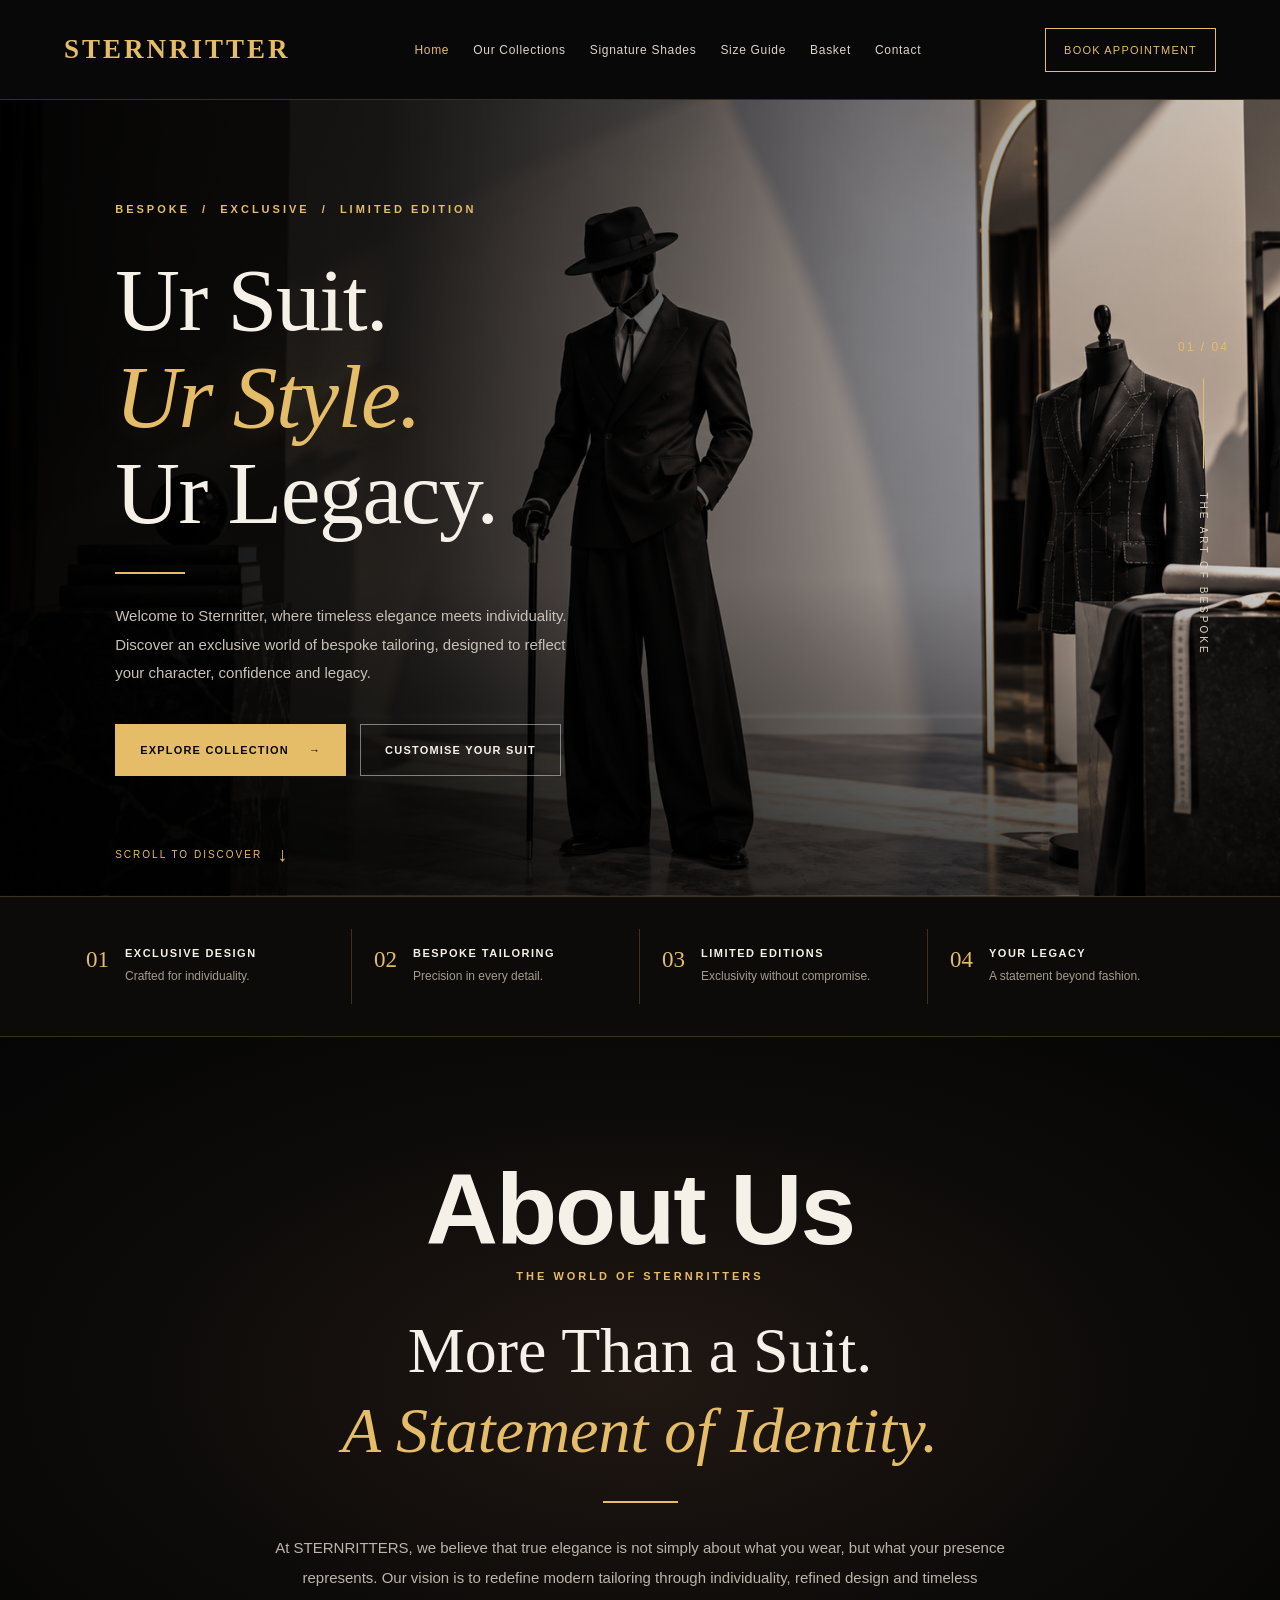
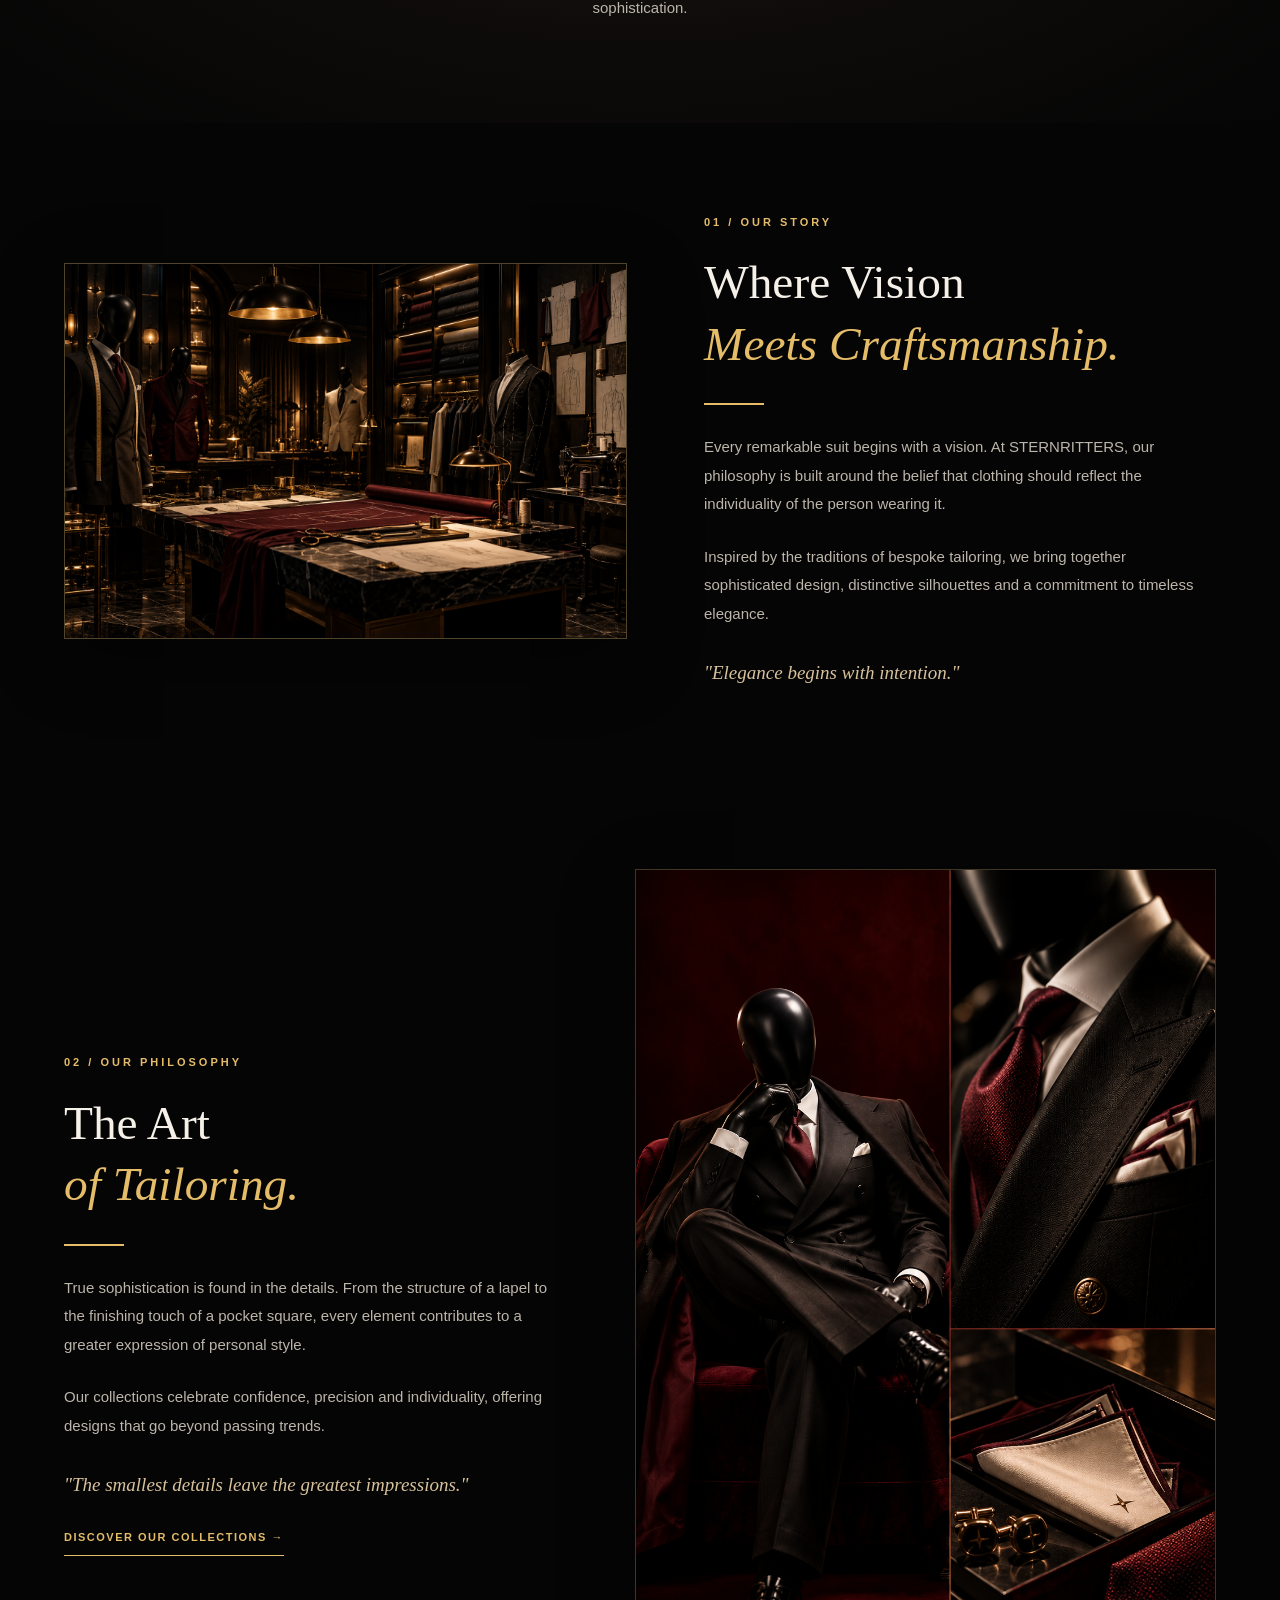
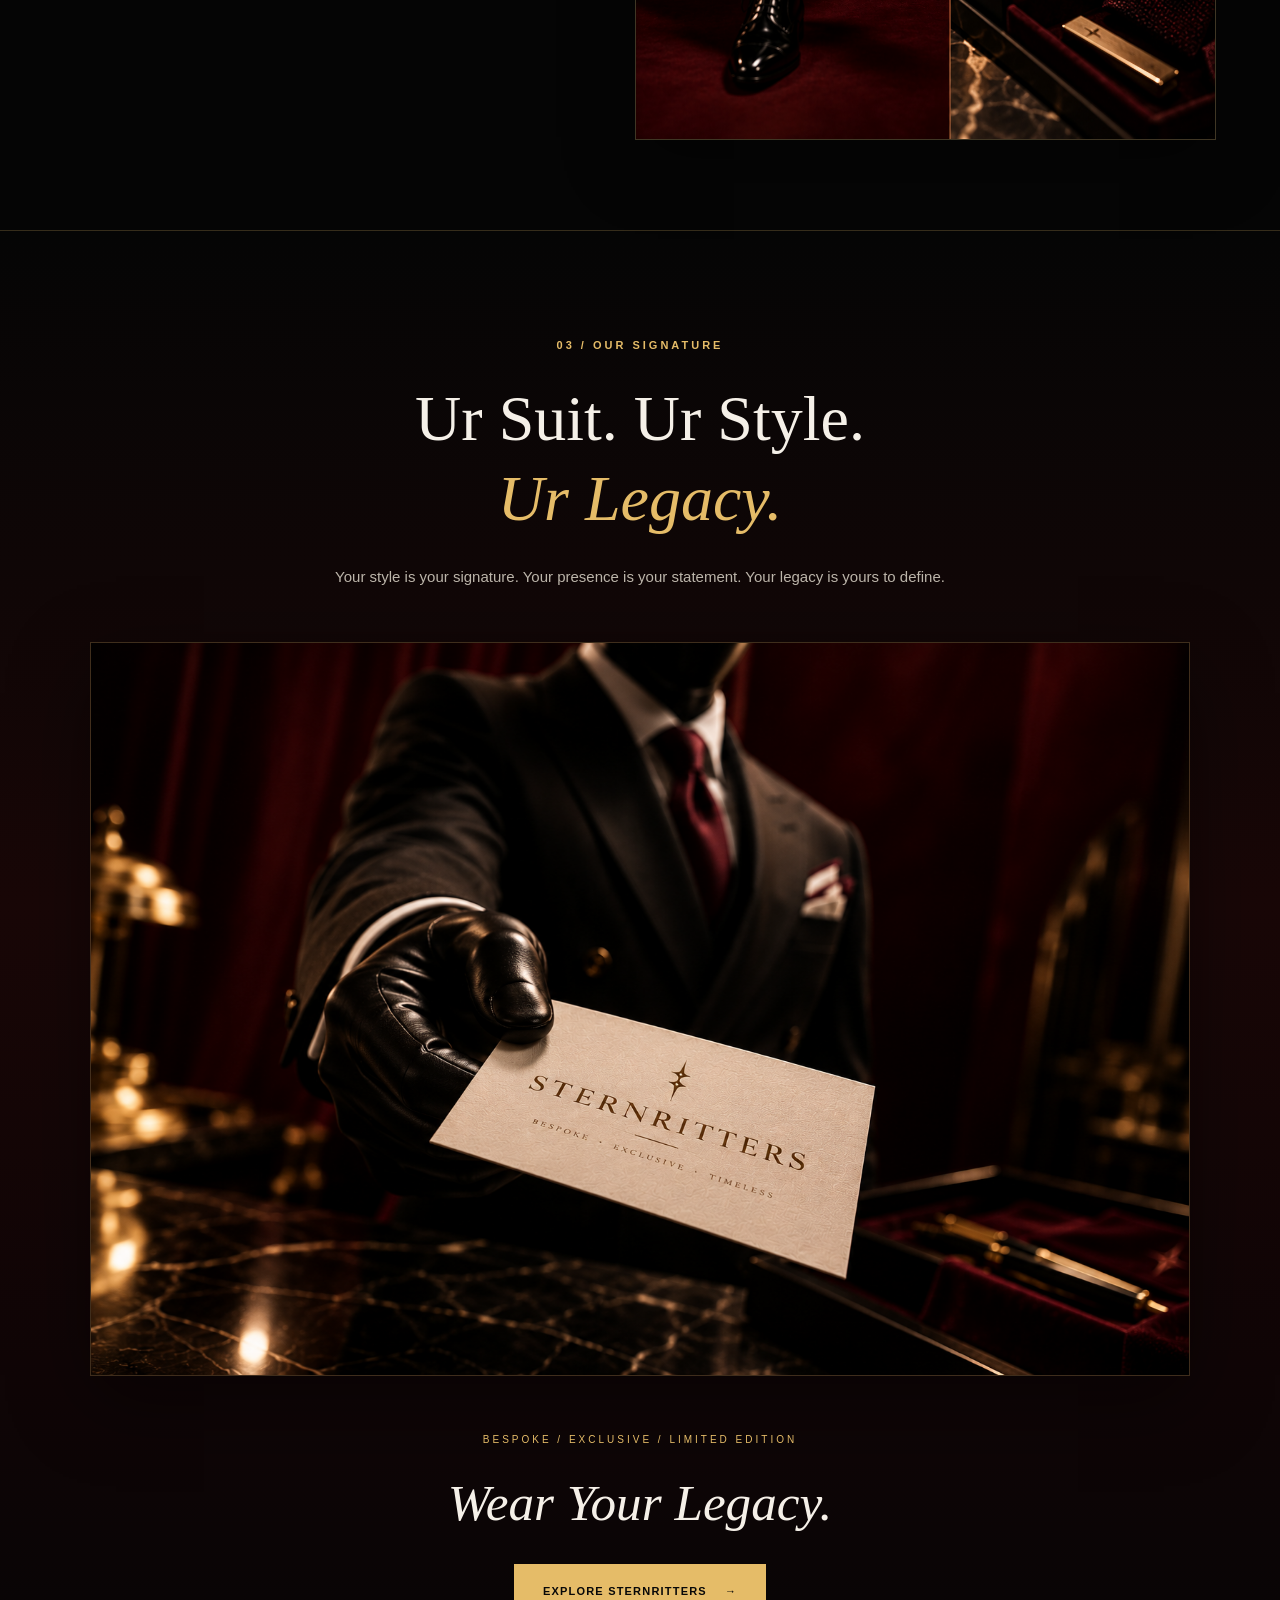
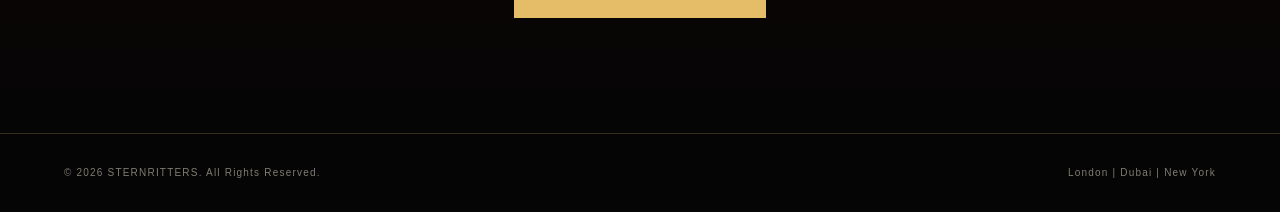
==== commit c50ae60f: "Update index.html" ====
--- a/index.html
+++ b/index.html
@@ -294,22 +294,14 @@
   </main>
 
 
-  <!-- FOOTER -->
+  <!-- Footer -->
   <footer class="site-footer">
-
-    <p>&copy; 2026 STERNRITTER. ALL RIGHTS RESERVED.</p>
-
-    <p class="footer-center">
-      LONDON &nbsp;&bull;&nbsp; DUBAI &nbsp;&bull;&nbsp; NEW YORK
-    </p>
-
-    <div class="footer-links">
-      <a href="index.html#about">ABOUT</a>
-      <a href="Contact.html">CONTACT</a>
-      <a href="Contact.html">INSTAGRAM</a>
-    </div>
-
+    <p>© 2026 STERNRITTERS. All Rights Reserved.</p>
+    <p>London | Dubai | New York</p>
   </footer>
 
 </body>
 </html>
+
+</body>
+</html>
